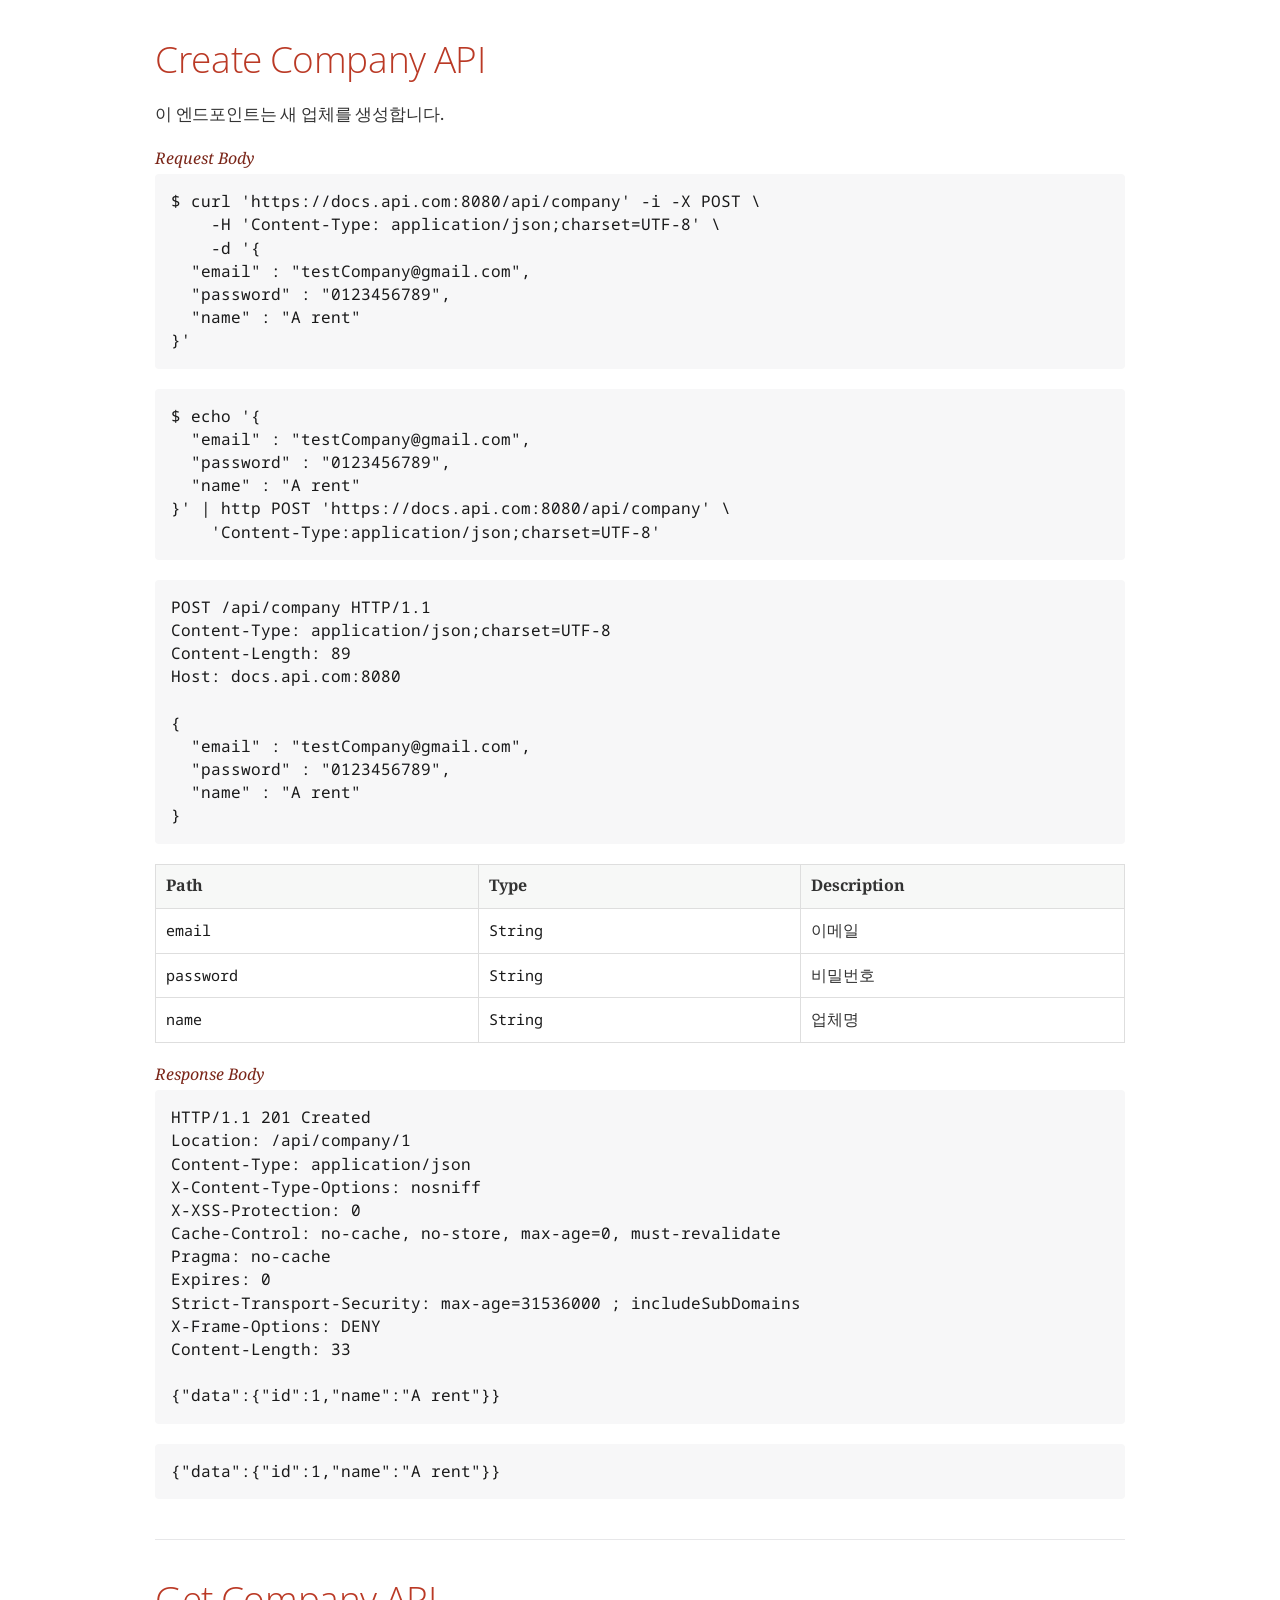
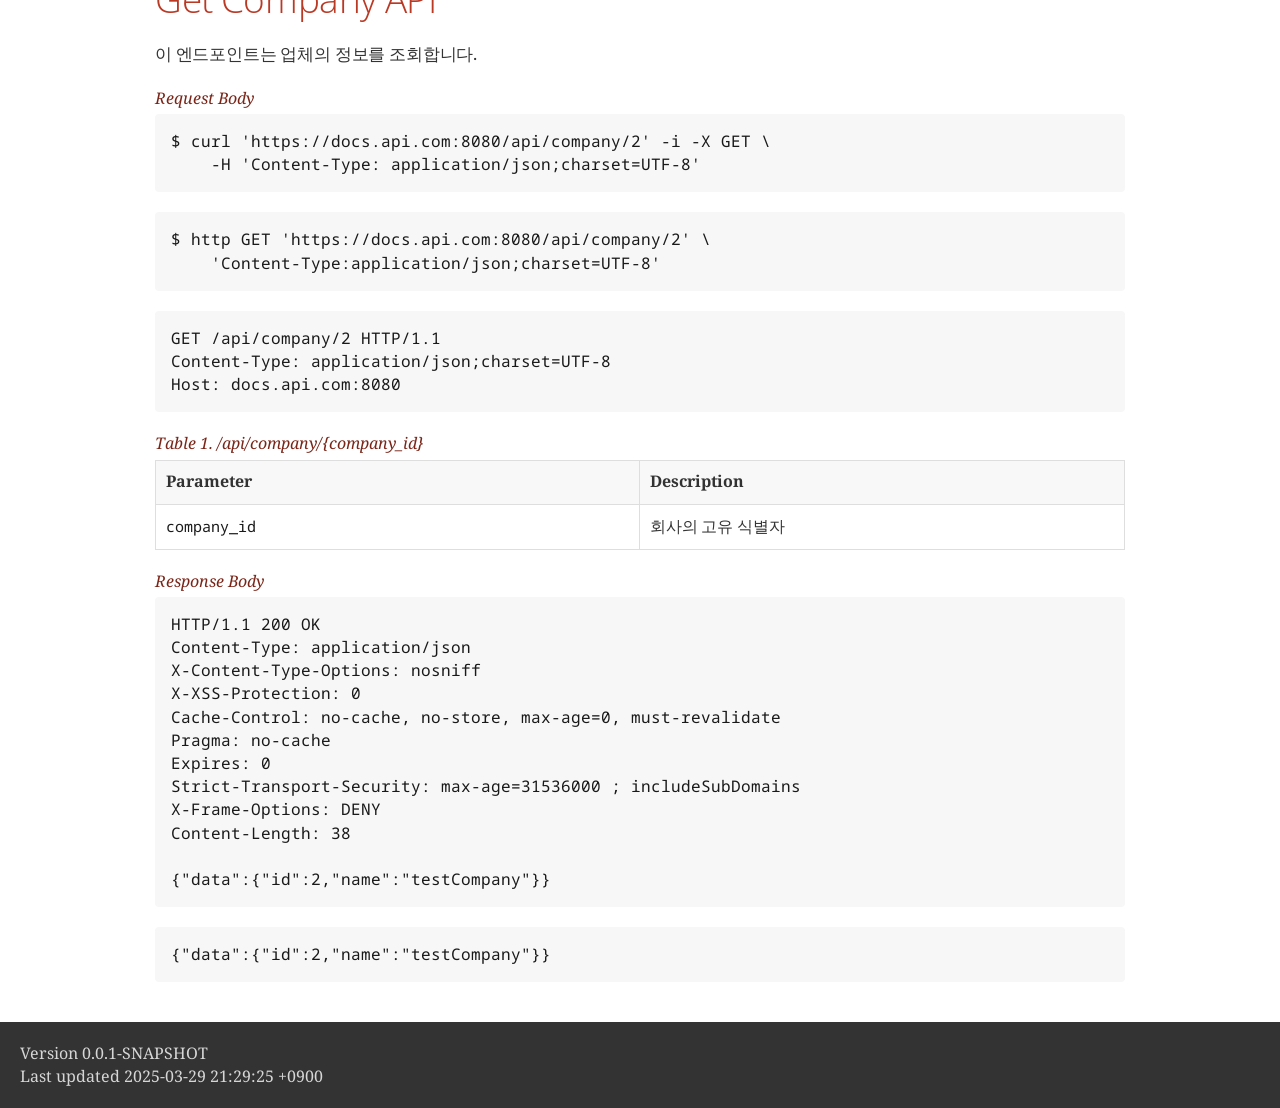
==== charlee-web/src/main/resources/static/index.html @ edcd1fed "test: getCompany() 통합 테스트 추가 -[] getCompany() 의 통합 테스트를 추가하였으며 RestDocs 문서화에 성공했습니다. -[] 조회할 데이터를 저장" ====
<!DOCTYPE html>
<html lang="en">
<head>
<meta charset="UTF-8">
<meta http-equiv="X-UA-Compatible" content="IE=edge">
<meta name="viewport" content="width=device-width, initial-scale=1.0">
<meta name="generator" content="Asciidoctor 2.0.10">
<title>Create Company API</title>
<link rel="stylesheet" href="https://fonts.googleapis.com/css?family=Open+Sans:300,300italic,400,400italic,600,600italic%7CNoto+Serif:400,400italic,700,700italic%7CDroid+Sans+Mono:400,700">
<style>
/* Asciidoctor default stylesheet | MIT License | https://asciidoctor.org */
/* Uncomment @import statement to use as custom stylesheet */
/*@import "https://fonts.googleapis.com/css?family=Open+Sans:300,300italic,400,400italic,600,600italic%7CNoto+Serif:400,400italic,700,700italic%7CDroid+Sans+Mono:400,700";*/
article,aside,details,figcaption,figure,footer,header,hgroup,main,nav,section{display:block}
audio,video{display:inline-block}
audio:not([controls]){display:none;height:0}
html{font-family:sans-serif;-ms-text-size-adjust:100%;-webkit-text-size-adjust:100%}
a{background:none}
a:focus{outline:thin dotted}
a:active,a:hover{outline:0}
h1{font-size:2em;margin:.67em 0}
abbr[title]{border-bottom:1px dotted}
b,strong{font-weight:bold}
dfn{font-style:italic}
hr{-moz-box-sizing:content-box;box-sizing:content-box;height:0}
mark{background:#ff0;color:#000}
code,kbd,pre,samp{font-family:monospace;font-size:1em}
pre{white-space:pre-wrap}
q{quotes:"\201C" "\201D" "\2018" "\2019"}
small{font-size:80%}
sub,sup{font-size:75%;line-height:0;position:relative;vertical-align:baseline}
sup{top:-.5em}
sub{bottom:-.25em}
img{border:0}
svg:not(:root){overflow:hidden}
figure{margin:0}
fieldset{border:1px solid silver;margin:0 2px;padding:.35em .625em .75em}
legend{border:0;padding:0}
button,input,select,textarea{font-family:inherit;font-size:100%;margin:0}
button,input{line-height:normal}
button,select{text-transform:none}
button,html input[type="button"],input[type="reset"],input[type="submit"]{-webkit-appearance:button;cursor:pointer}
button[disabled],html input[disabled]{cursor:default}
input[type="checkbox"],input[type="radio"]{box-sizing:border-box;padding:0}
button::-moz-focus-inner,input::-moz-focus-inner{border:0;padding:0}
textarea{overflow:auto;vertical-align:top}
table{border-collapse:collapse;border-spacing:0}
*,*::before,*::after{-moz-box-sizing:border-box;-webkit-box-sizing:border-box;box-sizing:border-box}
html,body{font-size:100%}
body{background:#fff;color:rgba(0,0,0,.8);padding:0;margin:0;font-family:"Noto Serif","DejaVu Serif",serif;font-weight:400;font-style:normal;line-height:1;position:relative;cursor:auto;tab-size:4;-moz-osx-font-smoothing:grayscale;-webkit-font-smoothing:antialiased}
a:hover{cursor:pointer}
img,object,embed{max-width:100%;height:auto}
object,embed{height:100%}
img{-ms-interpolation-mode:bicubic}
.left{float:left!important}
.right{float:right!important}
.text-left{text-align:left!important}
.text-right{text-align:right!important}
.text-center{text-align:center!important}
.text-justify{text-align:justify!important}
.hide{display:none}
img,object,svg{display:inline-block;vertical-align:middle}
textarea{height:auto;min-height:50px}
select{width:100%}
.center{margin-left:auto;margin-right:auto}
.stretch{width:100%}
.subheader,.admonitionblock td.content>.title,.audioblock>.title,.exampleblock>.title,.imageblock>.title,.listingblock>.title,.literalblock>.title,.stemblock>.title,.openblock>.title,.paragraph>.title,.quoteblock>.title,table.tableblock>.title,.verseblock>.title,.videoblock>.title,.dlist>.title,.olist>.title,.ulist>.title,.qlist>.title,.hdlist>.title{line-height:1.45;color:#7a2518;font-weight:400;margin-top:0;margin-bottom:.25em}
div,dl,dt,dd,ul,ol,li,h1,h2,h3,#toctitle,.sidebarblock>.content>.title,h4,h5,h6,pre,form,p,blockquote,th,td{margin:0;padding:0;direction:ltr}
a{color:#2156a5;text-decoration:underline;line-height:inherit}
a:hover,a:focus{color:#1d4b8f}
a img{border:0}
p{font-family:inherit;font-weight:400;font-size:1em;line-height:1.6;margin-bottom:1.25em;text-rendering:optimizeLegibility}
p aside{font-size:.875em;line-height:1.35;font-style:italic}
h1,h2,h3,#toctitle,.sidebarblock>.content>.title,h4,h5,h6{font-family:"Open Sans","DejaVu Sans",sans-serif;font-weight:300;font-style:normal;color:#ba3925;text-rendering:optimizeLegibility;margin-top:1em;margin-bottom:.5em;line-height:1.0125em}
h1 small,h2 small,h3 small,#toctitle small,.sidebarblock>.content>.title small,h4 small,h5 small,h6 small{font-size:60%;color:#e99b8f;line-height:0}
h1{font-size:2.125em}
h2{font-size:1.6875em}
h3,#toctitle,.sidebarblock>.content>.title{font-size:1.375em}
h4,h5{font-size:1.125em}
h6{font-size:1em}
hr{border:solid #dddddf;border-width:1px 0 0;clear:both;margin:1.25em 0 1.1875em;height:0}
em,i{font-style:italic;line-height:inherit}
strong,b{font-weight:bold;line-height:inherit}
small{font-size:60%;line-height:inherit}
code{font-family:"Droid Sans Mono","DejaVu Sans Mono",monospace;font-weight:400;color:rgba(0,0,0,.9)}
ul,ol,dl{font-size:1em;line-height:1.6;margin-bottom:1.25em;list-style-position:outside;font-family:inherit}
ul,ol{margin-left:1.5em}
ul li ul,ul li ol{margin-left:1.25em;margin-bottom:0;font-size:1em}
ul.square li ul,ul.circle li ul,ul.disc li ul{list-style:inherit}
ul.square{list-style-type:square}
ul.circle{list-style-type:circle}
ul.disc{list-style-type:disc}
ol li ul,ol li ol{margin-left:1.25em;margin-bottom:0}
dl dt{margin-bottom:.3125em;font-weight:bold}
dl dd{margin-bottom:1.25em}
abbr,acronym{text-transform:uppercase;font-size:90%;color:rgba(0,0,0,.8);border-bottom:1px dotted #ddd;cursor:help}
abbr{text-transform:none}
blockquote{margin:0 0 1.25em;padding:.5625em 1.25em 0 1.1875em;border-left:1px solid #ddd}
blockquote cite{display:block;font-size:.9375em;color:rgba(0,0,0,.6)}
blockquote cite::before{content:"\2014 \0020"}
blockquote cite a,blockquote cite a:visited{color:rgba(0,0,0,.6)}
blockquote,blockquote p{line-height:1.6;color:rgba(0,0,0,.85)}
@media screen and (min-width:768px){h1,h2,h3,#toctitle,.sidebarblock>.content>.title,h4,h5,h6{line-height:1.2}
h1{font-size:2.75em}
h2{font-size:2.3125em}
h3,#toctitle,.sidebarblock>.content>.title{font-size:1.6875em}
h4{font-size:1.4375em}}
table{background:#fff;margin-bottom:1.25em;border:solid 1px #dedede}
table thead,table tfoot{background:#f7f8f7}
table thead tr th,table thead tr td,table tfoot tr th,table tfoot tr td{padding:.5em .625em .625em;font-size:inherit;color:rgba(0,0,0,.8);text-align:left}
table tr th,table tr td{padding:.5625em .625em;font-size:inherit;color:rgba(0,0,0,.8)}
table tr.even,table tr.alt{background:#f8f8f7}
table thead tr th,table tfoot tr th,table tbody tr td,table tr td,table tfoot tr td{display:table-cell;line-height:1.6}
h1,h2,h3,#toctitle,.sidebarblock>.content>.title,h4,h5,h6{line-height:1.2;word-spacing:-.05em}
h1 strong,h2 strong,h3 strong,#toctitle strong,.sidebarblock>.content>.title strong,h4 strong,h5 strong,h6 strong{font-weight:400}
.clearfix::before,.clearfix::after,.float-group::before,.float-group::after{content:" ";display:table}
.clearfix::after,.float-group::after{clear:both}
:not(pre):not([class^=L])>code{font-size:.9375em;font-style:normal!important;letter-spacing:0;padding:.1em .5ex;word-spacing:-.15em;background:#f7f7f8;-webkit-border-radius:4px;border-radius:4px;line-height:1.45;text-rendering:optimizeSpeed;word-wrap:break-word}
:not(pre)>code.nobreak{word-wrap:normal}
:not(pre)>code.nowrap{white-space:nowrap}
pre{color:rgba(0,0,0,.9);font-family:"Droid Sans Mono","DejaVu Sans Mono",monospace;line-height:1.45;text-rendering:optimizeSpeed}
pre code,pre pre{color:inherit;font-size:inherit;line-height:inherit}
pre>code{display:block}
pre.nowrap,pre.nowrap pre{white-space:pre;word-wrap:normal}
em em{font-style:normal}
strong strong{font-weight:400}
.keyseq{color:rgba(51,51,51,.8)}
kbd{font-family:"Droid Sans Mono","DejaVu Sans Mono",monospace;display:inline-block;color:rgba(0,0,0,.8);font-size:.65em;line-height:1.45;background:#f7f7f7;border:1px solid #ccc;-webkit-border-radius:3px;border-radius:3px;-webkit-box-shadow:0 1px 0 rgba(0,0,0,.2),0 0 0 .1em white inset;box-shadow:0 1px 0 rgba(0,0,0,.2),0 0 0 .1em #fff inset;margin:0 .15em;padding:.2em .5em;vertical-align:middle;position:relative;top:-.1em;white-space:nowrap}
.keyseq kbd:first-child{margin-left:0}
.keyseq kbd:last-child{margin-right:0}
.menuseq,.menuref{color:#000}
.menuseq b:not(.caret),.menuref{font-weight:inherit}
.menuseq{word-spacing:-.02em}
.menuseq b.caret{font-size:1.25em;line-height:.8}
.menuseq i.caret{font-weight:bold;text-align:center;width:.45em}
b.button::before,b.button::after{position:relative;top:-1px;font-weight:400}
b.button::before{content:"[";padding:0 3px 0 2px}
b.button::after{content:"]";padding:0 2px 0 3px}
p a>code:hover{color:rgba(0,0,0,.9)}
#header,#content,#footnotes,#footer{width:100%;margin-left:auto;margin-right:auto;margin-top:0;margin-bottom:0;max-width:62.5em;*zoom:1;position:relative;padding-left:.9375em;padding-right:.9375em}
#header::before,#header::after,#content::before,#content::after,#footnotes::before,#footnotes::after,#footer::before,#footer::after{content:" ";display:table}
#header::after,#content::after,#footnotes::after,#footer::after{clear:both}
#content{margin-top:1.25em}
#content::before{content:none}
#header>h1:first-child{color:rgba(0,0,0,.85);margin-top:2.25rem;margin-bottom:0}
#header>h1:first-child+#toc{margin-top:8px;border-top:1px solid #dddddf}
#header>h1:only-child,body.toc2 #header>h1:nth-last-child(2){border-bottom:1px solid #dddddf;padding-bottom:8px}
#header .details{border-bottom:1px solid #dddddf;line-height:1.45;padding-top:.25em;padding-bottom:.25em;padding-left:.25em;color:rgba(0,0,0,.6);display:-ms-flexbox;display:-webkit-flex;display:flex;-ms-flex-flow:row wrap;-webkit-flex-flow:row wrap;flex-flow:row wrap}
#header .details span:first-child{margin-left:-.125em}
#header .details span.email a{color:rgba(0,0,0,.85)}
#header .details br{display:none}
#header .details br+span::before{content:"\00a0\2013\00a0"}
#header .details br+span.author::before{content:"\00a0\22c5\00a0";color:rgba(0,0,0,.85)}
#header .details br+span#revremark::before{content:"\00a0|\00a0"}
#header #revnumber{text-transform:capitalize}
#header #revnumber::after{content:"\00a0"}
#content>h1:first-child:not([class]){color:rgba(0,0,0,.85);border-bottom:1px solid #dddddf;padding-bottom:8px;margin-top:0;padding-top:1rem;margin-bottom:1.25rem}
#toc{border-bottom:1px solid #e7e7e9;padding-bottom:.5em}
#toc>ul{margin-left:.125em}
#toc ul.sectlevel0>li>a{font-style:italic}
#toc ul.sectlevel0 ul.sectlevel1{margin:.5em 0}
#toc ul{font-family:"Open Sans","DejaVu Sans",sans-serif;list-style-type:none}
#toc li{line-height:1.3334;margin-top:.3334em}
#toc a{text-decoration:none}
#toc a:active{text-decoration:underline}
#toctitle{color:#7a2518;font-size:1.2em}
@media screen and (min-width:768px){#toctitle{font-size:1.375em}
body.toc2{padding-left:15em;padding-right:0}
#toc.toc2{margin-top:0!important;background:#f8f8f7;position:fixed;width:15em;left:0;top:0;border-right:1px solid #e7e7e9;border-top-width:0!important;border-bottom-width:0!important;z-index:1000;padding:1.25em 1em;height:100%;overflow:auto}
#toc.toc2 #toctitle{margin-top:0;margin-bottom:.8rem;font-size:1.2em}
#toc.toc2>ul{font-size:.9em;margin-bottom:0}
#toc.toc2 ul ul{margin-left:0;padding-left:1em}
#toc.toc2 ul.sectlevel0 ul.sectlevel1{padding-left:0;margin-top:.5em;margin-bottom:.5em}
body.toc2.toc-right{padding-left:0;padding-right:15em}
body.toc2.toc-right #toc.toc2{border-right-width:0;border-left:1px solid #e7e7e9;left:auto;right:0}}
@media screen and (min-width:1280px){body.toc2{padding-left:20em;padding-right:0}
#toc.toc2{width:20em}
#toc.toc2 #toctitle{font-size:1.375em}
#toc.toc2>ul{font-size:.95em}
#toc.toc2 ul ul{padding-left:1.25em}
body.toc2.toc-right{padding-left:0;padding-right:20em}}
#content #toc{border-style:solid;border-width:1px;border-color:#e0e0dc;margin-bottom:1.25em;padding:1.25em;background:#f8f8f7;-webkit-border-radius:4px;border-radius:4px}
#content #toc>:first-child{margin-top:0}
#content #toc>:last-child{margin-bottom:0}
#footer{max-width:100%;background:rgba(0,0,0,.8);padding:1.25em}
#footer-text{color:rgba(255,255,255,.8);line-height:1.44}
#content{margin-bottom:.625em}
.sect1{padding-bottom:.625em}
@media screen and (min-width:768px){#content{margin-bottom:1.25em}
.sect1{padding-bottom:1.25em}}
.sect1:last-child{padding-bottom:0}
.sect1+.sect1{border-top:1px solid #e7e7e9}
#content h1>a.anchor,h2>a.anchor,h3>a.anchor,#toctitle>a.anchor,.sidebarblock>.content>.title>a.anchor,h4>a.anchor,h5>a.anchor,h6>a.anchor{position:absolute;z-index:1001;width:1.5ex;margin-left:-1.5ex;display:block;text-decoration:none!important;visibility:hidden;text-align:center;font-weight:400}
#content h1>a.anchor::before,h2>a.anchor::before,h3>a.anchor::before,#toctitle>a.anchor::before,.sidebarblock>.content>.title>a.anchor::before,h4>a.anchor::before,h5>a.anchor::before,h6>a.anchor::before{content:"\00A7";font-size:.85em;display:block;padding-top:.1em}
#content h1:hover>a.anchor,#content h1>a.anchor:hover,h2:hover>a.anchor,h2>a.anchor:hover,h3:hover>a.anchor,#toctitle:hover>a.anchor,.sidebarblock>.content>.title:hover>a.anchor,h3>a.anchor:hover,#toctitle>a.anchor:hover,.sidebarblock>.content>.title>a.anchor:hover,h4:hover>a.anchor,h4>a.anchor:hover,h5:hover>a.anchor,h5>a.anchor:hover,h6:hover>a.anchor,h6>a.anchor:hover{visibility:visible}
#content h1>a.link,h2>a.link,h3>a.link,#toctitle>a.link,.sidebarblock>.content>.title>a.link,h4>a.link,h5>a.link,h6>a.link{color:#ba3925;text-decoration:none}
#content h1>a.link:hover,h2>a.link:hover,h3>a.link:hover,#toctitle>a.link:hover,.sidebarblock>.content>.title>a.link:hover,h4>a.link:hover,h5>a.link:hover,h6>a.link:hover{color:#a53221}
details,.audioblock,.imageblock,.literalblock,.listingblock,.stemblock,.videoblock{margin-bottom:1.25em}
details>summary:first-of-type{cursor:pointer;display:list-item;outline:none;margin-bottom:.75em}
.admonitionblock td.content>.title,.audioblock>.title,.exampleblock>.title,.imageblock>.title,.listingblock>.title,.literalblock>.title,.stemblock>.title,.openblock>.title,.paragraph>.title,.quoteblock>.title,table.tableblock>.title,.verseblock>.title,.videoblock>.title,.dlist>.title,.olist>.title,.ulist>.title,.qlist>.title,.hdlist>.title{text-rendering:optimizeLegibility;text-align:left;font-family:"Noto Serif","DejaVu Serif",serif;font-size:1rem;font-style:italic}
table.tableblock.fit-content>caption.title{white-space:nowrap;width:0}
.paragraph.lead>p,#preamble>.sectionbody>[class="paragraph"]:first-of-type p{font-size:1.21875em;line-height:1.6;color:rgba(0,0,0,.85)}
table.tableblock #preamble>.sectionbody>[class="paragraph"]:first-of-type p{font-size:inherit}
.admonitionblock>table{border-collapse:separate;border:0;background:none;width:100%}
.admonitionblock>table td.icon{text-align:center;width:80px}
.admonitionblock>table td.icon img{max-width:none}
.admonitionblock>table td.icon .title{font-weight:bold;font-family:"Open Sans","DejaVu Sans",sans-serif;text-transform:uppercase}
.admonitionblock>table td.content{padding-left:1.125em;padding-right:1.25em;border-left:1px solid #dddddf;color:rgba(0,0,0,.6)}
.admonitionblock>table td.content>:last-child>:last-child{margin-bottom:0}
.exampleblock>.content{border-style:solid;border-width:1px;border-color:#e6e6e6;margin-bottom:1.25em;padding:1.25em;background:#fff;-webkit-border-radius:4px;border-radius:4px}
.exampleblock>.content>:first-child{margin-top:0}
.exampleblock>.content>:last-child{margin-bottom:0}
.sidebarblock{border-style:solid;border-width:1px;border-color:#dbdbd6;margin-bottom:1.25em;padding:1.25em;background:#f3f3f2;-webkit-border-radius:4px;border-radius:4px}
.sidebarblock>:first-child{margin-top:0}
.sidebarblock>:last-child{margin-bottom:0}
.sidebarblock>.content>.title{color:#7a2518;margin-top:0;text-align:center}
.exampleblock>.content>:last-child>:last-child,.exampleblock>.content .olist>ol>li:last-child>:last-child,.exampleblock>.content .ulist>ul>li:last-child>:last-child,.exampleblock>.content .qlist>ol>li:last-child>:last-child,.sidebarblock>.content>:last-child>:last-child,.sidebarblock>.content .olist>ol>li:last-child>:last-child,.sidebarblock>.content .ulist>ul>li:last-child>:last-child,.sidebarblock>.content .qlist>ol>li:last-child>:last-child{margin-bottom:0}
.literalblock pre,.listingblock>.content>pre{-webkit-border-radius:4px;border-radius:4px;word-wrap:break-word;overflow-x:auto;padding:1em;font-size:.8125em}
@media screen and (min-width:768px){.literalblock pre,.listingblock>.content>pre{font-size:.90625em}}
@media screen and (min-width:1280px){.literalblock pre,.listingblock>.content>pre{font-size:1em}}
.literalblock pre,.listingblock>.content>pre:not(.highlight),.listingblock>.content>pre[class="highlight"],.listingblock>.content>pre[class^="highlight "]{background:#f7f7f8}
.literalblock.output pre{color:#f7f7f8;background:rgba(0,0,0,.9)}
.listingblock>.content{position:relative}
.listingblock code[data-lang]::before{display:none;content:attr(data-lang);position:absolute;font-size:.75em;top:.425rem;right:.5rem;line-height:1;text-transform:uppercase;color:inherit;opacity:.5}
.listingblock:hover code[data-lang]::before{display:block}
.listingblock.terminal pre .command::before{content:attr(data-prompt);padding-right:.5em;color:inherit;opacity:.5}
.listingblock.terminal pre .command:not([data-prompt])::before{content:"$"}
.listingblock pre.highlightjs{padding:0}
.listingblock pre.highlightjs>code{padding:1em;-webkit-border-radius:4px;border-radius:4px}
.listingblock pre.prettyprint{border-width:0}
.prettyprint{background:#f7f7f8}
pre.prettyprint .linenums{line-height:1.45;margin-left:2em}
pre.prettyprint li{background:none;list-style-type:inherit;padding-left:0}
pre.prettyprint li code[data-lang]::before{opacity:1}
pre.prettyprint li:not(:first-child) code[data-lang]::before{display:none}
table.linenotable{border-collapse:separate;border:0;margin-bottom:0;background:none}
table.linenotable td[class]{color:inherit;vertical-align:top;padding:0;line-height:inherit;white-space:normal}
table.linenotable td.code{padding-left:.75em}
table.linenotable td.linenos{border-right:1px solid currentColor;opacity:.35;padding-right:.5em}
pre.pygments .lineno{border-right:1px solid currentColor;opacity:.35;display:inline-block;margin-right:.75em}
pre.pygments .lineno::before{content:"";margin-right:-.125em}
.quoteblock{margin:0 1em 1.25em 1.5em;display:table}
.quoteblock:not(.excerpt)>.title{margin-left:-1.5em;margin-bottom:.75em}
.quoteblock blockquote,.quoteblock p{color:rgba(0,0,0,.85);font-size:1.15rem;line-height:1.75;word-spacing:.1em;letter-spacing:0;font-style:italic;text-align:justify}
.quoteblock blockquote{margin:0;padding:0;border:0}
.quoteblock blockquote::before{content:"\201c";float:left;font-size:2.75em;font-weight:bold;line-height:.6em;margin-left:-.6em;color:#7a2518;text-shadow:0 1px 2px rgba(0,0,0,.1)}
.quoteblock blockquote>.paragraph:last-child p{margin-bottom:0}
.quoteblock .attribution{margin-top:.75em;margin-right:.5ex;text-align:right}
.verseblock{margin:0 1em 1.25em}
.verseblock pre{font-family:"Open Sans","DejaVu Sans",sans;font-size:1.15rem;color:rgba(0,0,0,.85);font-weight:300;text-rendering:optimizeLegibility}
.verseblock pre strong{font-weight:400}
.verseblock .attribution{margin-top:1.25rem;margin-left:.5ex}
.quoteblock .attribution,.verseblock .attribution{font-size:.9375em;line-height:1.45;font-style:italic}
.quoteblock .attribution br,.verseblock .attribution br{display:none}
.quoteblock .attribution cite,.verseblock .attribution cite{display:block;letter-spacing:-.025em;color:rgba(0,0,0,.6)}
.quoteblock.abstract blockquote::before,.quoteblock.excerpt blockquote::before,.quoteblock .quoteblock blockquote::before{display:none}
.quoteblock.abstract blockquote,.quoteblock.abstract p,.quoteblock.excerpt blockquote,.quoteblock.excerpt p,.quoteblock .quoteblock blockquote,.quoteblock .quoteblock p{line-height:1.6;word-spacing:0}
.quoteblock.abstract{margin:0 1em 1.25em;display:block}
.quoteblock.abstract>.title{margin:0 0 .375em;font-size:1.15em;text-align:center}
.quoteblock.excerpt>blockquote,.quoteblock .quoteblock{padding:0 0 .25em 1em;border-left:.25em solid #dddddf}
.quoteblock.excerpt,.quoteblock .quoteblock{margin-left:0}
.quoteblock.excerpt blockquote,.quoteblock.excerpt p,.quoteblock .quoteblock blockquote,.quoteblock .quoteblock p{color:inherit;font-size:1.0625rem}
.quoteblock.excerpt .attribution,.quoteblock .quoteblock .attribution{color:inherit;text-align:left;margin-right:0}
table.tableblock{max-width:100%;border-collapse:separate}
p.tableblock:last-child{margin-bottom:0}
td.tableblock>.content>:last-child{margin-bottom:-1.25em}
td.tableblock>.content>:last-child.sidebarblock{margin-bottom:0}
table.tableblock,th.tableblock,td.tableblock{border:0 solid #dedede}
table.grid-all>thead>tr>.tableblock,table.grid-all>tbody>tr>.tableblock{border-width:0 1px 1px 0}
table.grid-all>tfoot>tr>.tableblock{border-width:1px 1px 0 0}
table.grid-cols>*>tr>.tableblock{border-width:0 1px 0 0}
table.grid-rows>thead>tr>.tableblock,table.grid-rows>tbody>tr>.tableblock{border-width:0 0 1px}
table.grid-rows>tfoot>tr>.tableblock{border-width:1px 0 0}
table.grid-all>*>tr>.tableblock:last-child,table.grid-cols>*>tr>.tableblock:last-child{border-right-width:0}
table.grid-all>tbody>tr:last-child>.tableblock,table.grid-all>thead:last-child>tr>.tableblock,table.grid-rows>tbody>tr:last-child>.tableblock,table.grid-rows>thead:last-child>tr>.tableblock{border-bottom-width:0}
table.frame-all{border-width:1px}
table.frame-sides{border-width:0 1px}
table.frame-topbot,table.frame-ends{border-width:1px 0}
table.stripes-all tr,table.stripes-odd tr:nth-of-type(odd),table.stripes-even tr:nth-of-type(even),table.stripes-hover tr:hover{background:#f8f8f7}
th.halign-left,td.halign-left{text-align:left}
th.halign-right,td.halign-right{text-align:right}
th.halign-center,td.halign-center{text-align:center}
th.valign-top,td.valign-top{vertical-align:top}
th.valign-bottom,td.valign-bottom{vertical-align:bottom}
th.valign-middle,td.valign-middle{vertical-align:middle}
table thead th,table tfoot th{font-weight:bold}
tbody tr th{display:table-cell;line-height:1.6;background:#f7f8f7}
tbody tr th,tbody tr th p,tfoot tr th,tfoot tr th p{color:rgba(0,0,0,.8);font-weight:bold}
p.tableblock>code:only-child{background:none;padding:0}
p.tableblock{font-size:1em}
ol{margin-left:1.75em}
ul li ol{margin-left:1.5em}
dl dd{margin-left:1.125em}
dl dd:last-child,dl dd:last-child>:last-child{margin-bottom:0}
ol>li p,ul>li p,ul dd,ol dd,.olist .olist,.ulist .ulist,.ulist .olist,.olist .ulist{margin-bottom:.625em}
ul.checklist,ul.none,ol.none,ul.no-bullet,ol.no-bullet,ol.unnumbered,ul.unstyled,ol.unstyled{list-style-type:none}
ul.no-bullet,ol.no-bullet,ol.unnumbered{margin-left:.625em}
ul.unstyled,ol.unstyled{margin-left:0}
ul.checklist{margin-left:.625em}
ul.checklist li>p:first-child>.fa-square-o:first-child,ul.checklist li>p:first-child>.fa-check-square-o:first-child{width:1.25em;font-size:.8em;position:relative;bottom:.125em}
ul.checklist li>p:first-child>input[type="checkbox"]:first-child{margin-right:.25em}
ul.inline{display:-ms-flexbox;display:-webkit-box;display:flex;-ms-flex-flow:row wrap;-webkit-flex-flow:row wrap;flex-flow:row wrap;list-style:none;margin:0 0 .625em -1.25em}
ul.inline>li{margin-left:1.25em}
.unstyled dl dt{font-weight:400;font-style:normal}
ol.arabic{list-style-type:decimal}
ol.decimal{list-style-type:decimal-leading-zero}
ol.loweralpha{list-style-type:lower-alpha}
ol.upperalpha{list-style-type:upper-alpha}
ol.lowerroman{list-style-type:lower-roman}
ol.upperroman{list-style-type:upper-roman}
ol.lowergreek{list-style-type:lower-greek}
.hdlist>table,.colist>table{border:0;background:none}
.hdlist>table>tbody>tr,.colist>table>tbody>tr{background:none}
td.hdlist1,td.hdlist2{vertical-align:top;padding:0 .625em}
td.hdlist1{font-weight:bold;padding-bottom:1.25em}
.literalblock+.colist,.listingblock+.colist{margin-top:-.5em}
.colist td:not([class]):first-child{padding:.4em .75em 0;line-height:1;vertical-align:top}
.colist td:not([class]):first-child img{max-width:none}
.colist td:not([class]):last-child{padding:.25em 0}
.thumb,.th{line-height:0;display:inline-block;border:solid 4px #fff;-webkit-box-shadow:0 0 0 1px #ddd;box-shadow:0 0 0 1px #ddd}
.imageblock.left{margin:.25em .625em 1.25em 0}
.imageblock.right{margin:.25em 0 1.25em .625em}
.imageblock>.title{margin-bottom:0}
.imageblock.thumb,.imageblock.th{border-width:6px}
.imageblock.thumb>.title,.imageblock.th>.title{padding:0 .125em}
.image.left,.image.right{margin-top:.25em;margin-bottom:.25em;display:inline-block;line-height:0}
.image.left{margin-right:.625em}
.image.right{margin-left:.625em}
a.image{text-decoration:none;display:inline-block}
a.image object{pointer-events:none}
sup.footnote,sup.footnoteref{font-size:.875em;position:static;vertical-align:super}
sup.footnote a,sup.footnoteref a{text-decoration:none}
sup.footnote a:active,sup.footnoteref a:active{text-decoration:underline}
#footnotes{padding-top:.75em;padding-bottom:.75em;margin-bottom:.625em}
#footnotes hr{width:20%;min-width:6.25em;margin:-.25em 0 .75em;border-width:1px 0 0}
#footnotes .footnote{padding:0 .375em 0 .225em;line-height:1.3334;font-size:.875em;margin-left:1.2em;margin-bottom:.2em}
#footnotes .footnote a:first-of-type{font-weight:bold;text-decoration:none;margin-left:-1.05em}
#footnotes .footnote:last-of-type{margin-bottom:0}
#content #footnotes{margin-top:-.625em;margin-bottom:0;padding:.75em 0}
.gist .file-data>table{border:0;background:#fff;width:100%;margin-bottom:0}
.gist .file-data>table td.line-data{width:99%}
div.unbreakable{page-break-inside:avoid}
.big{font-size:larger}
.small{font-size:smaller}
.underline{text-decoration:underline}
.overline{text-decoration:overline}
.line-through{text-decoration:line-through}
.aqua{color:#00bfbf}
.aqua-background{background:#00fafa}
.black{color:#000}
.black-background{background:#000}
.blue{color:#0000bf}
.blue-background{background:#0000fa}
.fuchsia{color:#bf00bf}
.fuchsia-background{background:#fa00fa}
.gray{color:#606060}
.gray-background{background:#7d7d7d}
.green{color:#006000}
.green-background{background:#007d00}
.lime{color:#00bf00}
.lime-background{background:#00fa00}
.maroon{color:#600000}
.maroon-background{background:#7d0000}
.navy{color:#000060}
.navy-background{background:#00007d}
.olive{color:#606000}
.olive-background{background:#7d7d00}
.purple{color:#600060}
.purple-background{background:#7d007d}
.red{color:#bf0000}
.red-background{background:#fa0000}
.silver{color:#909090}
.silver-background{background:#bcbcbc}
.teal{color:#006060}
.teal-background{background:#007d7d}
.white{color:#bfbfbf}
.white-background{background:#fafafa}
.yellow{color:#bfbf00}
.yellow-background{background:#fafa00}
span.icon>.fa{cursor:default}
a span.icon>.fa{cursor:inherit}
.admonitionblock td.icon [class^="fa icon-"]{font-size:2.5em;text-shadow:1px 1px 2px rgba(0,0,0,.5);cursor:default}
.admonitionblock td.icon .icon-note::before{content:"\f05a";color:#19407c}
.admonitionblock td.icon .icon-tip::before{content:"\f0eb";text-shadow:1px 1px 2px rgba(155,155,0,.8);color:#111}
.admonitionblock td.icon .icon-warning::before{content:"\f071";color:#bf6900}
.admonitionblock td.icon .icon-caution::before{content:"\f06d";color:#bf3400}
.admonitionblock td.icon .icon-important::before{content:"\f06a";color:#bf0000}
.conum[data-value]{display:inline-block;color:#fff!important;background:rgba(0,0,0,.8);-webkit-border-radius:100px;border-radius:100px;text-align:center;font-size:.75em;width:1.67em;height:1.67em;line-height:1.67em;font-family:"Open Sans","DejaVu Sans",sans-serif;font-style:normal;font-weight:bold}
.conum[data-value] *{color:#fff!important}
.conum[data-value]+b{display:none}
.conum[data-value]::after{content:attr(data-value)}
pre .conum[data-value]{position:relative;top:-.125em}
b.conum *{color:inherit!important}
.conum:not([data-value]):empty{display:none}
dt,th.tableblock,td.content,div.footnote{text-rendering:optimizeLegibility}
h1,h2,p,td.content,span.alt{letter-spacing:-.01em}
p strong,td.content strong,div.footnote strong{letter-spacing:-.005em}
p,blockquote,dt,td.content,span.alt{font-size:1.0625rem}
p{margin-bottom:1.25rem}
.sidebarblock p,.sidebarblock dt,.sidebarblock td.content,p.tableblock{font-size:1em}
.exampleblock>.content{background:#fffef7;border-color:#e0e0dc;-webkit-box-shadow:0 1px 4px #e0e0dc;box-shadow:0 1px 4px #e0e0dc}
.print-only{display:none!important}
@page{margin:1.25cm .75cm}
@media print{*{-webkit-box-shadow:none!important;box-shadow:none!important;text-shadow:none!important}
html{font-size:80%}
a{color:inherit!important;text-decoration:underline!important}
a.bare,a[href^="#"],a[href^="mailto:"]{text-decoration:none!important}
a[href^="http:"]:not(.bare)::after,a[href^="https:"]:not(.bare)::after{content:"(" attr(href) ")";display:inline-block;font-size:.875em;padding-left:.25em}
abbr[title]::after{content:" (" attr(title) ")"}
pre,blockquote,tr,img,object,svg{page-break-inside:avoid}
thead{display:table-header-group}
svg{max-width:100%}
p,blockquote,dt,td.content{font-size:1em;orphans:3;widows:3}
h2,h3,#toctitle,.sidebarblock>.content>.title{page-break-after:avoid}
#toc,.sidebarblock,.exampleblock>.content{background:none!important}
#toc{border-bottom:1px solid #dddddf!important;padding-bottom:0!important}
body.book #header{text-align:center}
body.book #header>h1:first-child{border:0!important;margin:2.5em 0 1em}
body.book #header .details{border:0!important;display:block;padding:0!important}
body.book #header .details span:first-child{margin-left:0!important}
body.book #header .details br{display:block}
body.book #header .details br+span::before{content:none!important}
body.book #toc{border:0!important;text-align:left!important;padding:0!important;margin:0!important}
body.book #toc,body.book #preamble,body.book h1.sect0,body.book .sect1>h2{page-break-before:always}
.listingblock code[data-lang]::before{display:block}
#footer{padding:0 .9375em}
.hide-on-print{display:none!important}
.print-only{display:block!important}
.hide-for-print{display:none!important}
.show-for-print{display:inherit!important}}
@media print,amzn-kf8{#header>h1:first-child{margin-top:1.25rem}
.sect1{padding:0!important}
.sect1+.sect1{border:0}
#footer{background:none}
#footer-text{color:rgba(0,0,0,.6);font-size:.9em}}
@media amzn-kf8{#header,#content,#footnotes,#footer{padding:0}}
</style>
</head>
<body class="article">
<div id="header">
</div>
<div id="content">
<div class="sect1">
<h2 id="_create_company_api">Create Company API</h2>
<div class="sectionbody">
<div class="paragraph">
<p>이 엔드포인트는 새 업체를 생성합니다.</p>
</div>
<div class="listingblock">
<div class="title">Request Body</div>
<div class="content">
<pre class="highlight"><code class="language-bash" data-lang="bash">$ curl 'https://docs.api.com:8080/api/company' -i -X POST \
    -H 'Content-Type: application/json;charset=UTF-8' \
    -d '{
  "email" : "testCompany@gmail.com",
  "password" : "0123456789",
  "name" : "A rent"
}'</code></pre>
</div>
</div>
<div class="listingblock">
<div class="content">
<pre class="highlight"><code class="language-bash" data-lang="bash">$ echo '{
  "email" : "testCompany@gmail.com",
  "password" : "0123456789",
  "name" : "A rent"
}' | http POST 'https://docs.api.com:8080/api/company' \
    'Content-Type:application/json;charset=UTF-8'</code></pre>
</div>
</div>
<div class="listingblock">
<div class="content">
<pre class="highlight nowrap"><code class="language-http" data-lang="http">POST /api/company HTTP/1.1
Content-Type: application/json;charset=UTF-8
Content-Length: 89
Host: docs.api.com:8080

{
  "email" : "testCompany@gmail.com",
  "password" : "0123456789",
  "name" : "A rent"
}</code></pre>
</div>
</div>
<table class="tableblock frame-all grid-all stretch">
<colgroup>
<col style="width: 33.3333%;">
<col style="width: 33.3333%;">
<col style="width: 33.3334%;">
</colgroup>
<thead>
<tr>
<th class="tableblock halign-left valign-top">Path</th>
<th class="tableblock halign-left valign-top">Type</th>
<th class="tableblock halign-left valign-top">Description</th>
</tr>
</thead>
<tbody>
<tr>
<td class="tableblock halign-left valign-top"><p class="tableblock"><code>email</code></p></td>
<td class="tableblock halign-left valign-top"><p class="tableblock"><code>String</code></p></td>
<td class="tableblock halign-left valign-top"><p class="tableblock">이메일</p></td>
</tr>
<tr>
<td class="tableblock halign-left valign-top"><p class="tableblock"><code>password</code></p></td>
<td class="tableblock halign-left valign-top"><p class="tableblock"><code>String</code></p></td>
<td class="tableblock halign-left valign-top"><p class="tableblock">비밀번호</p></td>
</tr>
<tr>
<td class="tableblock halign-left valign-top"><p class="tableblock"><code>name</code></p></td>
<td class="tableblock halign-left valign-top"><p class="tableblock"><code>String</code></p></td>
<td class="tableblock halign-left valign-top"><p class="tableblock">업체명</p></td>
</tr>
</tbody>
</table>
<div class="listingblock">
<div class="title">Response Body</div>
<div class="content">
<pre class="highlight nowrap"><code class="language-http" data-lang="http">HTTP/1.1 201 Created
Location: /api/company/1
Content-Type: application/json
X-Content-Type-Options: nosniff
X-XSS-Protection: 0
Cache-Control: no-cache, no-store, max-age=0, must-revalidate
Pragma: no-cache
Expires: 0
Strict-Transport-Security: max-age=31536000 ; includeSubDomains
X-Frame-Options: DENY
Content-Length: 33

{"data":{"id":1,"name":"A rent"}}</code></pre>
</div>
</div>
<div class="listingblock">
<div class="content">
<pre class="highlight nowrap"><code class="language-json" data-lang="json">{"data":{"id":1,"name":"A rent"}}</code></pre>
</div>
</div>
</div>
</div>
<div class="sect1">
<h2 id="_get_company_api">Get Company API</h2>
<div class="sectionbody">
<div class="paragraph">
<p>이 엔드포인트는 업체의 정보를 조회합니다.</p>
</div>
<div class="listingblock">
<div class="title">Request Body</div>
<div class="content">
<pre class="highlight"><code class="language-bash" data-lang="bash">$ curl 'https://docs.api.com:8080/api/company/2' -i -X GET \
    -H 'Content-Type: application/json;charset=UTF-8'</code></pre>
</div>
</div>
<div class="listingblock">
<div class="content">
<pre class="highlight"><code class="language-bash" data-lang="bash">$ http GET 'https://docs.api.com:8080/api/company/2' \
    'Content-Type:application/json;charset=UTF-8'</code></pre>
</div>
</div>
<div class="listingblock">
<div class="content">
<pre class="highlight nowrap"><code class="language-http" data-lang="http">GET /api/company/2 HTTP/1.1
Content-Type: application/json;charset=UTF-8
Host: docs.api.com:8080</code></pre>
</div>
</div>
<table class="tableblock frame-all grid-all stretch">
<caption class="title">Table 1. /api/company/{company_id}</caption>
<colgroup>
<col style="width: 50%;">
<col style="width: 50%;">
</colgroup>
<thead>
<tr>
<th class="tableblock halign-left valign-top">Parameter</th>
<th class="tableblock halign-left valign-top">Description</th>
</tr>
</thead>
<tbody>
<tr>
<td class="tableblock halign-left valign-top"><p class="tableblock"><code>company_id</code></p></td>
<td class="tableblock halign-left valign-top"><p class="tableblock">회사의 고유 식별자</p></td>
</tr>
</tbody>
</table>
<div class="listingblock">
<div class="title">Response Body</div>
<div class="content">
<pre class="highlight nowrap"><code class="language-http" data-lang="http">HTTP/1.1 200 OK
Content-Type: application/json
X-Content-Type-Options: nosniff
X-XSS-Protection: 0
Cache-Control: no-cache, no-store, max-age=0, must-revalidate
Pragma: no-cache
Expires: 0
Strict-Transport-Security: max-age=31536000 ; includeSubDomains
X-Frame-Options: DENY
Content-Length: 38

{"data":{"id":2,"name":"testCompany"}}</code></pre>
</div>
</div>
<div class="listingblock">
<div class="content">
<pre class="highlight nowrap"><code class="language-json" data-lang="json">{"data":{"id":2,"name":"testCompany"}}</code></pre>
</div>
</div>
</div>
</div>
</div>
<div id="footer">
<div id="footer-text">
Version 0.0.1-SNAPSHOT<br>
Last updated 2025-03-29 21:29:25 +0900
</div>
</div>
</body>
</html>
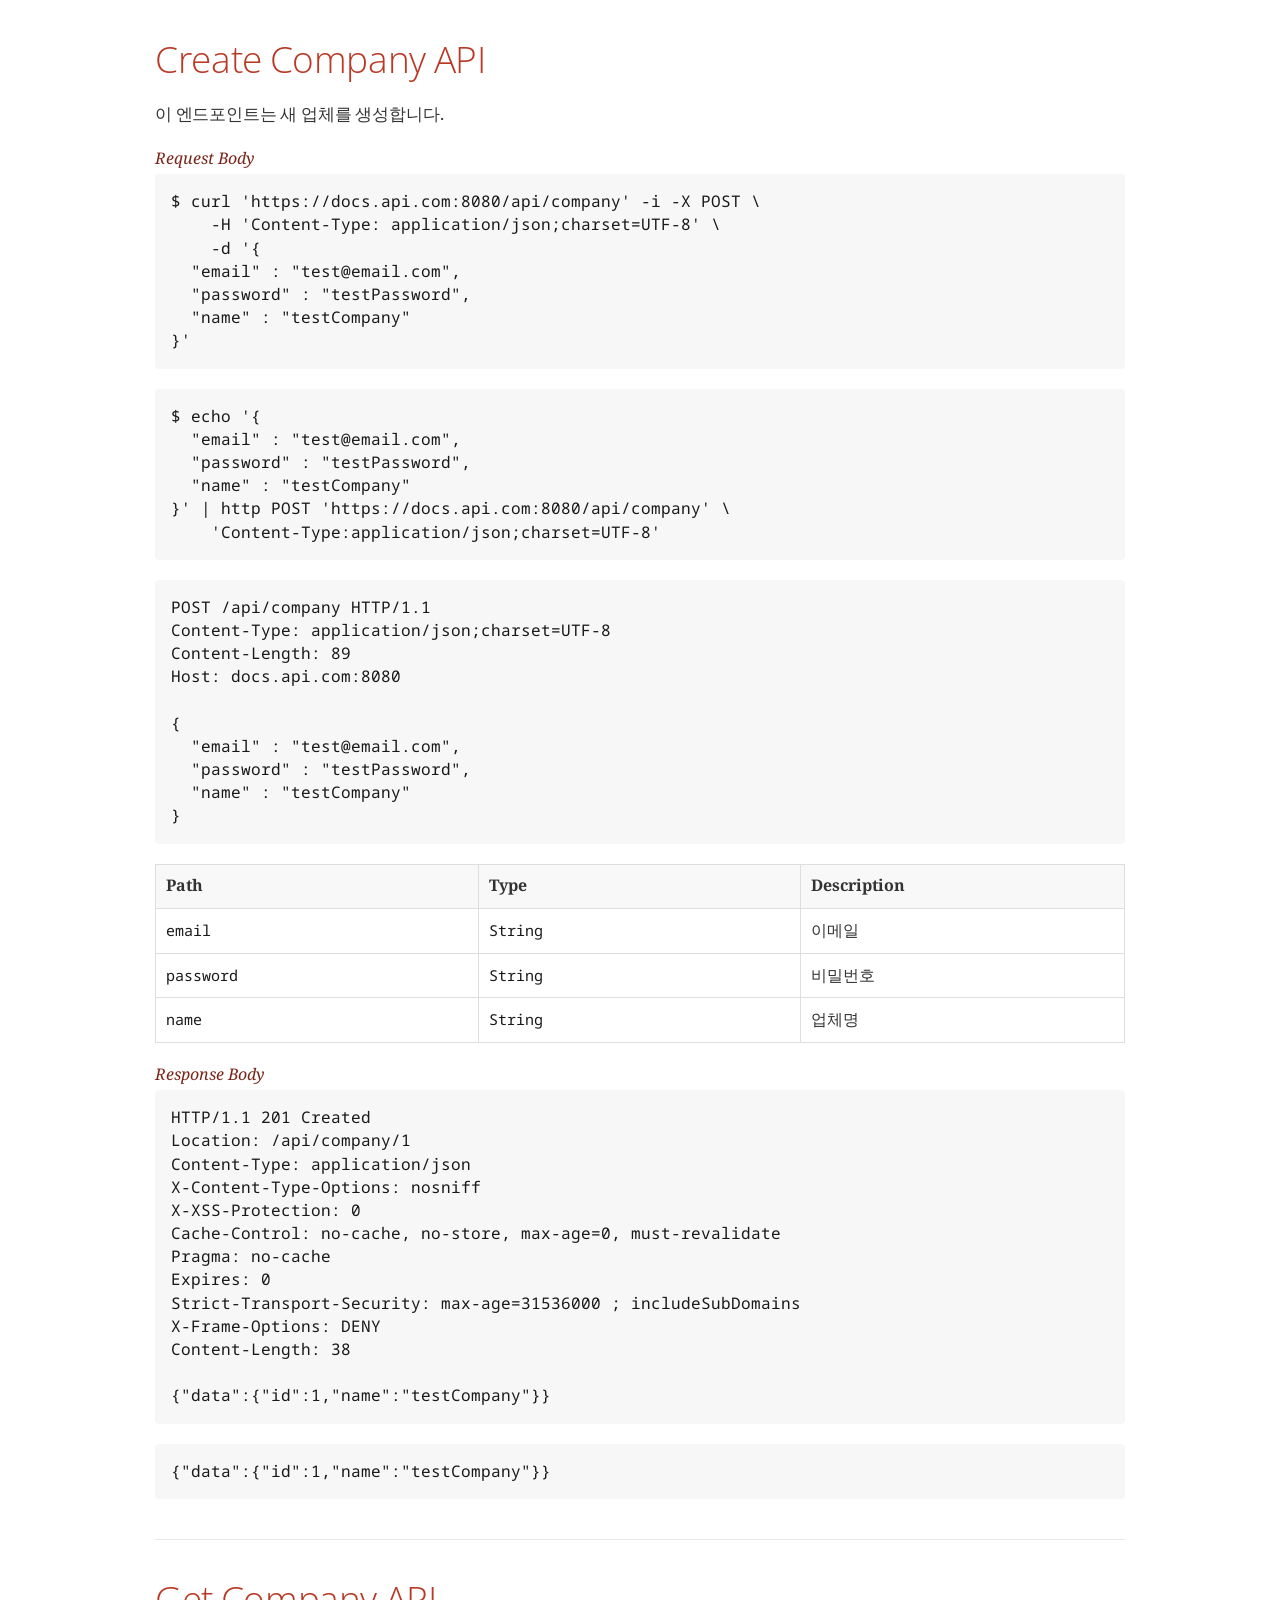
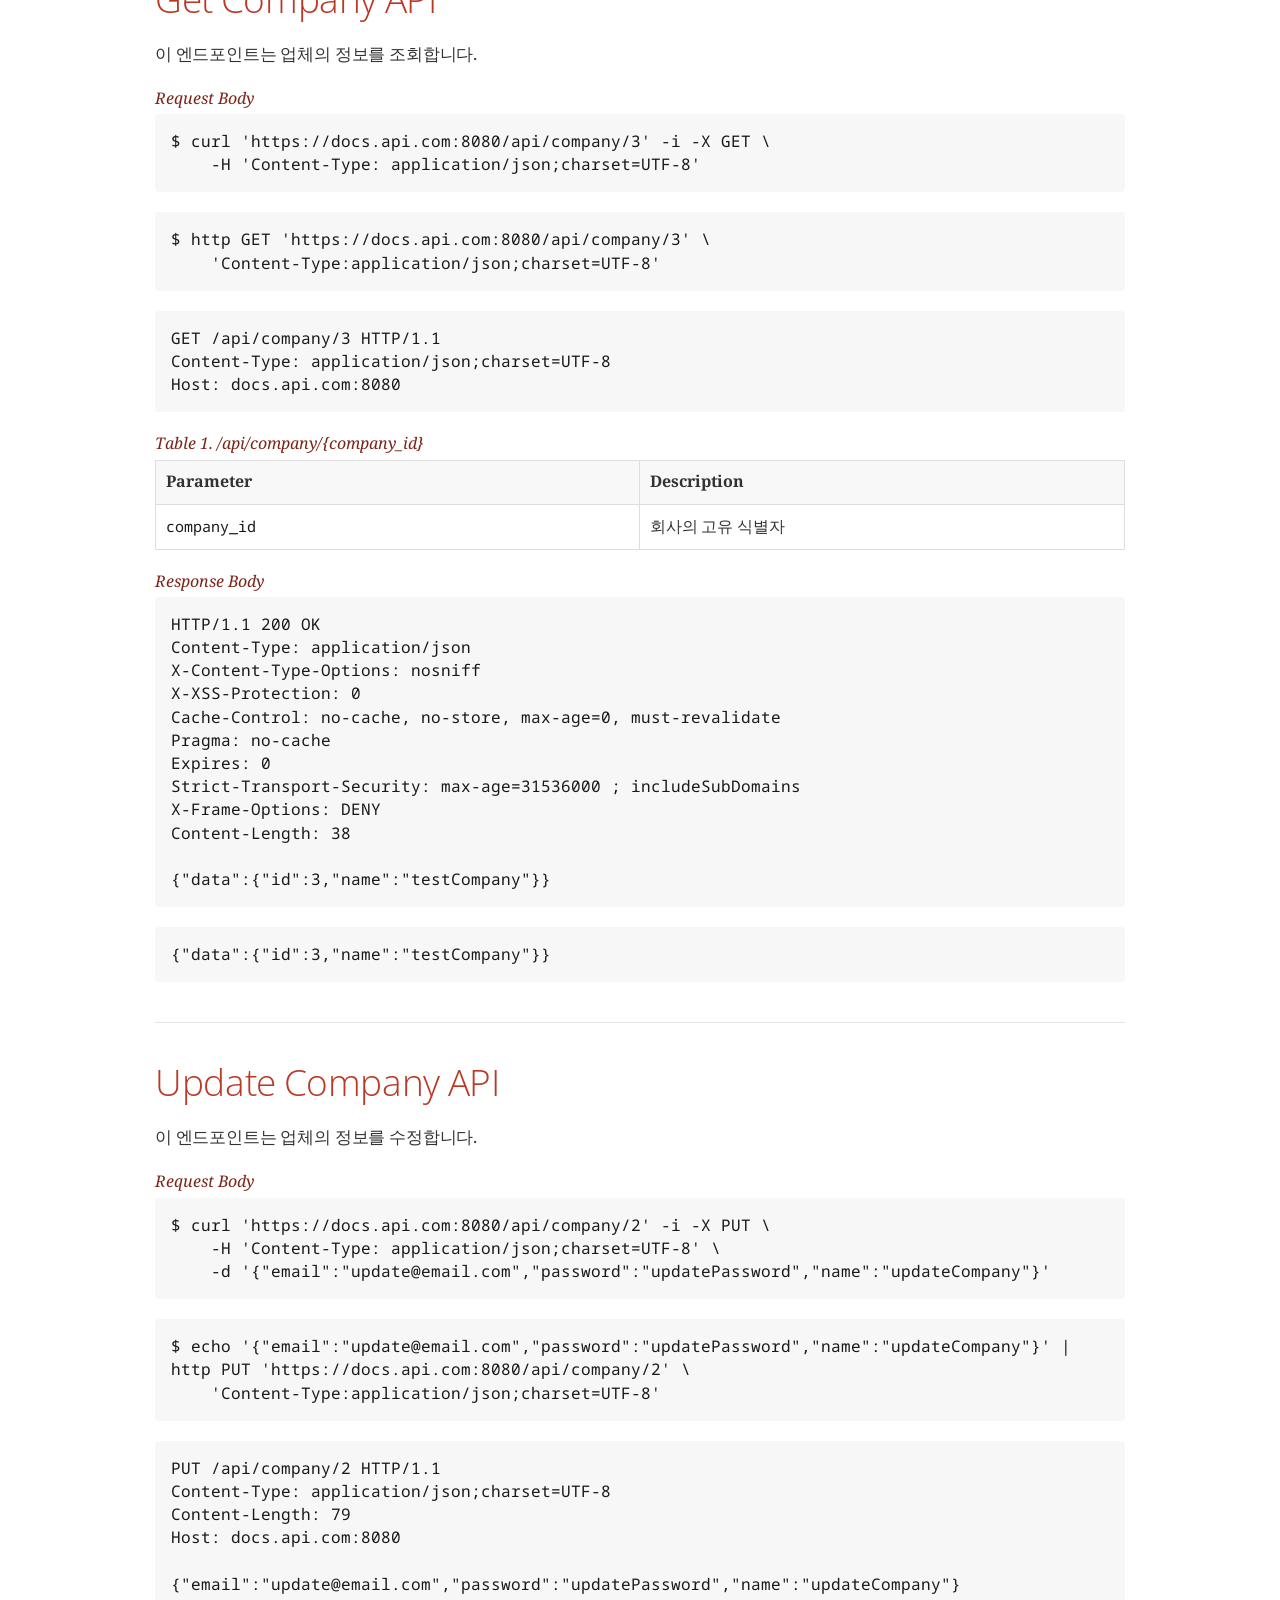
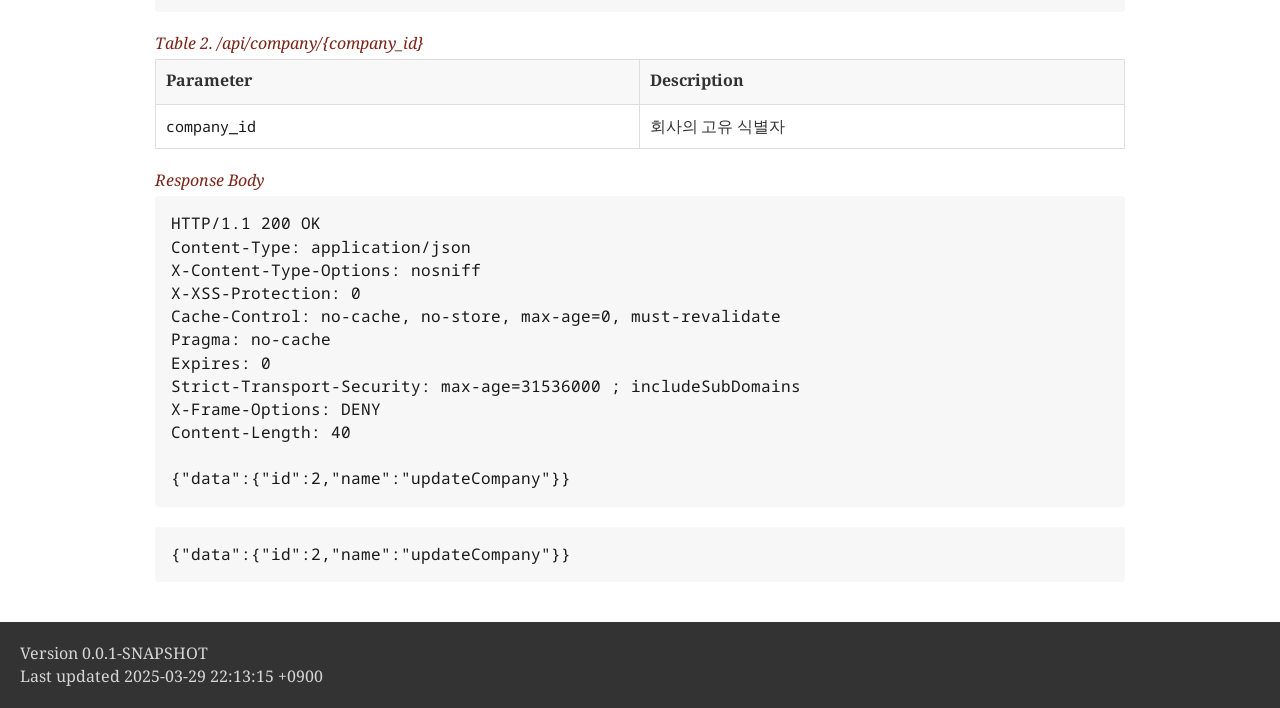
==== commit f069d66c: "test: updateCompany() 통합 테스트 추가 -[] updateCompany() 통합 테스트 과정을 추가하고 RestDocs 문서화에 추가하였습니다." ====
--- a/charlee-web/src/main/resources/static/index.html
+++ b/charlee-web/src/main/resources/static/index.html
@@ -452,18 +452,18 @@
 <pre class="highlight"><code class="language-bash" data-lang="bash">$ curl 'https://docs.api.com:8080/api/company' -i -X POST \
     -H 'Content-Type: application/json;charset=UTF-8' \
     -d '{
-  "email" : "testCompany@gmail.com",
-  "password" : "0123456789",
-  "name" : "A rent"
+  "email" : "test@email.com",
+  "password" : "testPassword",
+  "name" : "testCompany"
 }'</code></pre>
 </div>
 </div>
 <div class="listingblock">
 <div class="content">
 <pre class="highlight"><code class="language-bash" data-lang="bash">$ echo '{
-  "email" : "testCompany@gmail.com",
-  "password" : "0123456789",
-  "name" : "A rent"
+  "email" : "test@email.com",
+  "password" : "testPassword",
+  "name" : "testCompany"
 }' | http POST 'https://docs.api.com:8080/api/company' \
     'Content-Type:application/json;charset=UTF-8'</code></pre>
 </div>
@@ -476,9 +476,9 @@
 Host: docs.api.com:8080
 
 {
-  "email" : "testCompany@gmail.com",
-  "password" : "0123456789",
-  "name" : "A rent"
+  "email" : "test@email.com",
+  "password" : "testPassword",
+  "name" : "testCompany"
 }</code></pre>
 </div>
 </div>
@@ -526,14 +526,14 @@
 Expires: 0
 Strict-Transport-Security: max-age=31536000 ; includeSubDomains
 X-Frame-Options: DENY
-Content-Length: 33
+Content-Length: 38
 
-{"data":{"id":1,"name":"A rent"}}</code></pre>
-</div>
-</div>
-<div class="listingblock">
-<div class="content">
-<pre class="highlight nowrap"><code class="language-json" data-lang="json">{"data":{"id":1,"name":"A rent"}}</code></pre>
+{"data":{"id":1,"name":"testCompany"}}</code></pre>
+</div>
+</div>
+<div class="listingblock">
+<div class="content">
+<pre class="highlight nowrap"><code class="language-json" data-lang="json">{"data":{"id":1,"name":"testCompany"}}</code></pre>
 </div>
 </div>
 </div>
@@ -547,19 +547,19 @@
 <div class="listingblock">
 <div class="title">Request Body</div>
 <div class="content">
-<pre class="highlight"><code class="language-bash" data-lang="bash">$ curl 'https://docs.api.com:8080/api/company/2' -i -X GET \
+<pre class="highlight"><code class="language-bash" data-lang="bash">$ curl 'https://docs.api.com:8080/api/company/3' -i -X GET \
     -H 'Content-Type: application/json;charset=UTF-8'</code></pre>
 </div>
 </div>
 <div class="listingblock">
 <div class="content">
-<pre class="highlight"><code class="language-bash" data-lang="bash">$ http GET 'https://docs.api.com:8080/api/company/2' \
+<pre class="highlight"><code class="language-bash" data-lang="bash">$ http GET 'https://docs.api.com:8080/api/company/3' \
     'Content-Type:application/json;charset=UTF-8'</code></pre>
 </div>
 </div>
 <div class="listingblock">
 <div class="content">
-<pre class="highlight nowrap"><code class="language-http" data-lang="http">GET /api/company/2 HTTP/1.1
+<pre class="highlight nowrap"><code class="language-http" data-lang="http">GET /api/company/3 HTTP/1.1
 Content-Type: application/json;charset=UTF-8
 Host: docs.api.com:8080</code></pre>
 </div>
@@ -597,12 +597,85 @@
 X-Frame-Options: DENY
 Content-Length: 38
 
-{"data":{"id":2,"name":"testCompany"}}</code></pre>
-</div>
-</div>
-<div class="listingblock">
-<div class="content">
-<pre class="highlight nowrap"><code class="language-json" data-lang="json">{"data":{"id":2,"name":"testCompany"}}</code></pre>
+{"data":{"id":3,"name":"testCompany"}}</code></pre>
+</div>
+</div>
+<div class="listingblock">
+<div class="content">
+<pre class="highlight nowrap"><code class="language-json" data-lang="json">{"data":{"id":3,"name":"testCompany"}}</code></pre>
+</div>
+</div>
+</div>
+</div>
+<div class="sect1">
+<h2 id="_update_company_api">Update Company API</h2>
+<div class="sectionbody">
+<div class="paragraph">
+<p>이 엔드포인트는 업체의 정보를 수정합니다.</p>
+</div>
+<div class="listingblock">
+<div class="title">Request Body</div>
+<div class="content">
+<pre class="highlight"><code class="language-bash" data-lang="bash">$ curl 'https://docs.api.com:8080/api/company/2' -i -X PUT \
+    -H 'Content-Type: application/json;charset=UTF-8' \
+    -d '{"email":"update@email.com","password":"updatePassword","name":"updateCompany"}'</code></pre>
+</div>
+</div>
+<div class="listingblock">
+<div class="content">
+<pre class="highlight"><code class="language-bash" data-lang="bash">$ echo '{"email":"update@email.com","password":"updatePassword","name":"updateCompany"}' | http PUT 'https://docs.api.com:8080/api/company/2' \
+    'Content-Type:application/json;charset=UTF-8'</code></pre>
+</div>
+</div>
+<div class="listingblock">
+<div class="content">
+<pre class="highlight nowrap"><code class="language-http" data-lang="http">PUT /api/company/2 HTTP/1.1
+Content-Type: application/json;charset=UTF-8
+Content-Length: 79
+Host: docs.api.com:8080
+
+{"email":"update@email.com","password":"updatePassword","name":"updateCompany"}</code></pre>
+</div>
+</div>
+<table class="tableblock frame-all grid-all stretch">
+<caption class="title">Table 2. /api/company/{company_id}</caption>
+<colgroup>
+<col style="width: 50%;">
+<col style="width: 50%;">
+</colgroup>
+<thead>
+<tr>
+<th class="tableblock halign-left valign-top">Parameter</th>
+<th class="tableblock halign-left valign-top">Description</th>
+</tr>
+</thead>
+<tbody>
+<tr>
+<td class="tableblock halign-left valign-top"><p class="tableblock"><code>company_id</code></p></td>
+<td class="tableblock halign-left valign-top"><p class="tableblock">회사의 고유 식별자</p></td>
+</tr>
+</tbody>
+</table>
+<div class="listingblock">
+<div class="title">Response Body</div>
+<div class="content">
+<pre class="highlight nowrap"><code class="language-http" data-lang="http">HTTP/1.1 200 OK
+Content-Type: application/json
+X-Content-Type-Options: nosniff
+X-XSS-Protection: 0
+Cache-Control: no-cache, no-store, max-age=0, must-revalidate
+Pragma: no-cache
+Expires: 0
+Strict-Transport-Security: max-age=31536000 ; includeSubDomains
+X-Frame-Options: DENY
+Content-Length: 40
+
+{"data":{"id":2,"name":"updateCompany"}}</code></pre>
+</div>
+</div>
+<div class="listingblock">
+<div class="content">
+<pre class="highlight nowrap"><code class="language-json" data-lang="json">{"data":{"id":2,"name":"updateCompany"}}</code></pre>
 </div>
 </div>
 </div>
@@ -611,7 +684,7 @@
 <div id="footer">
 <div id="footer-text">
 Version 0.0.1-SNAPSHOT<br>
-Last updated 2025-03-29 21:29:25 +0900
+Last updated 2025-03-29 22:13:15 +0900
 </div>
 </div>
 </body>
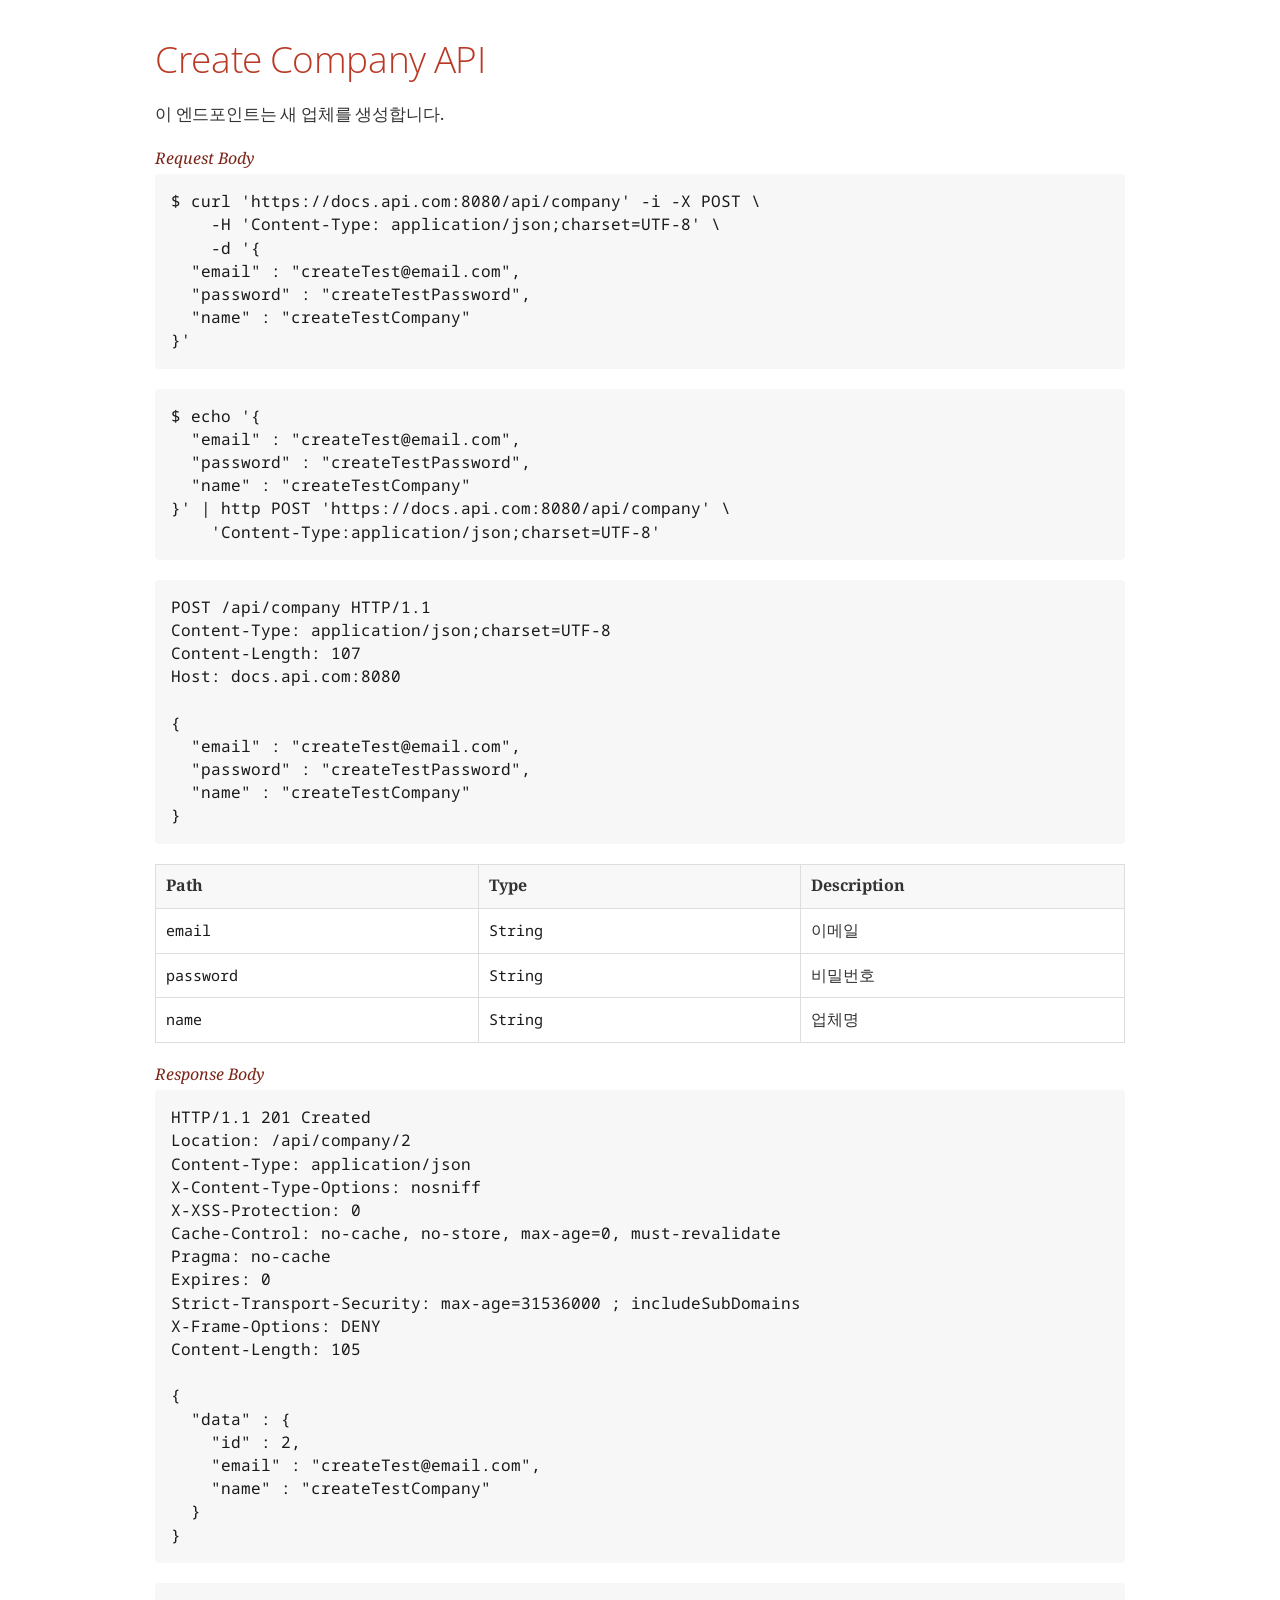
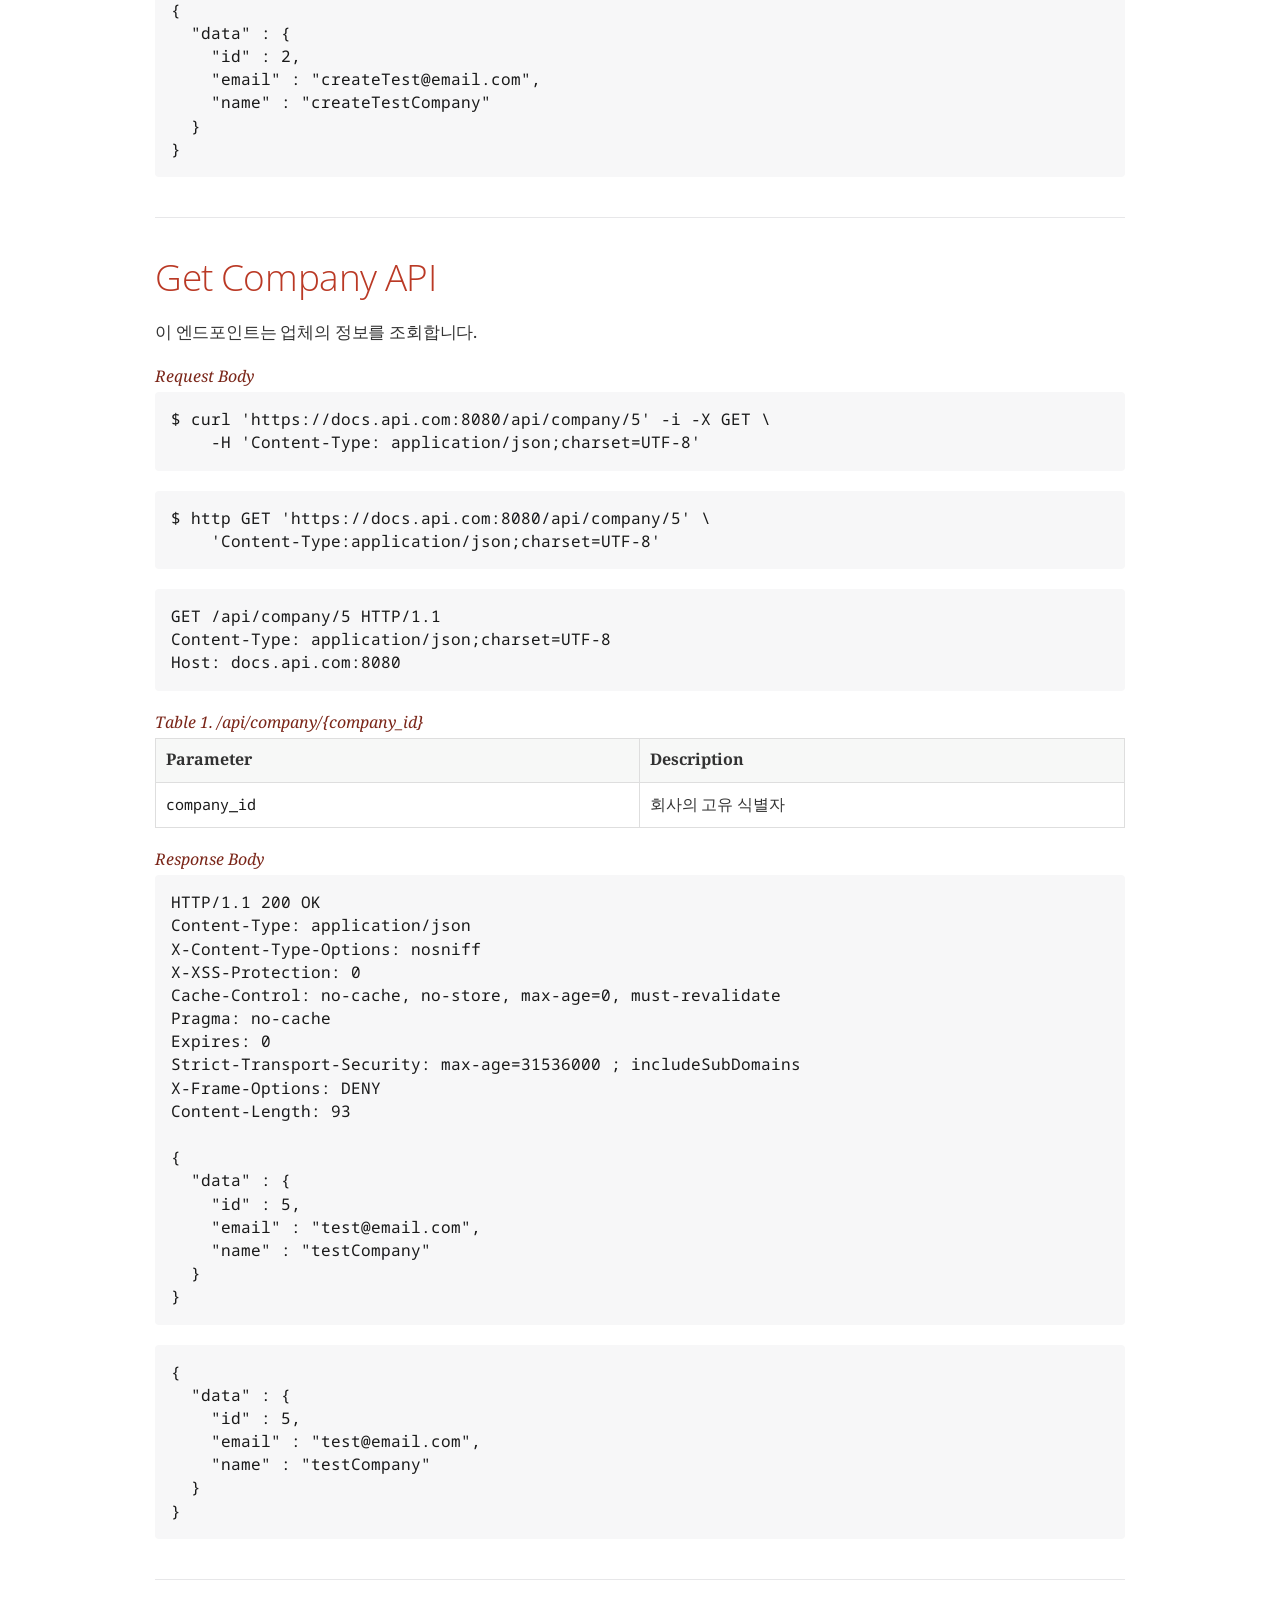
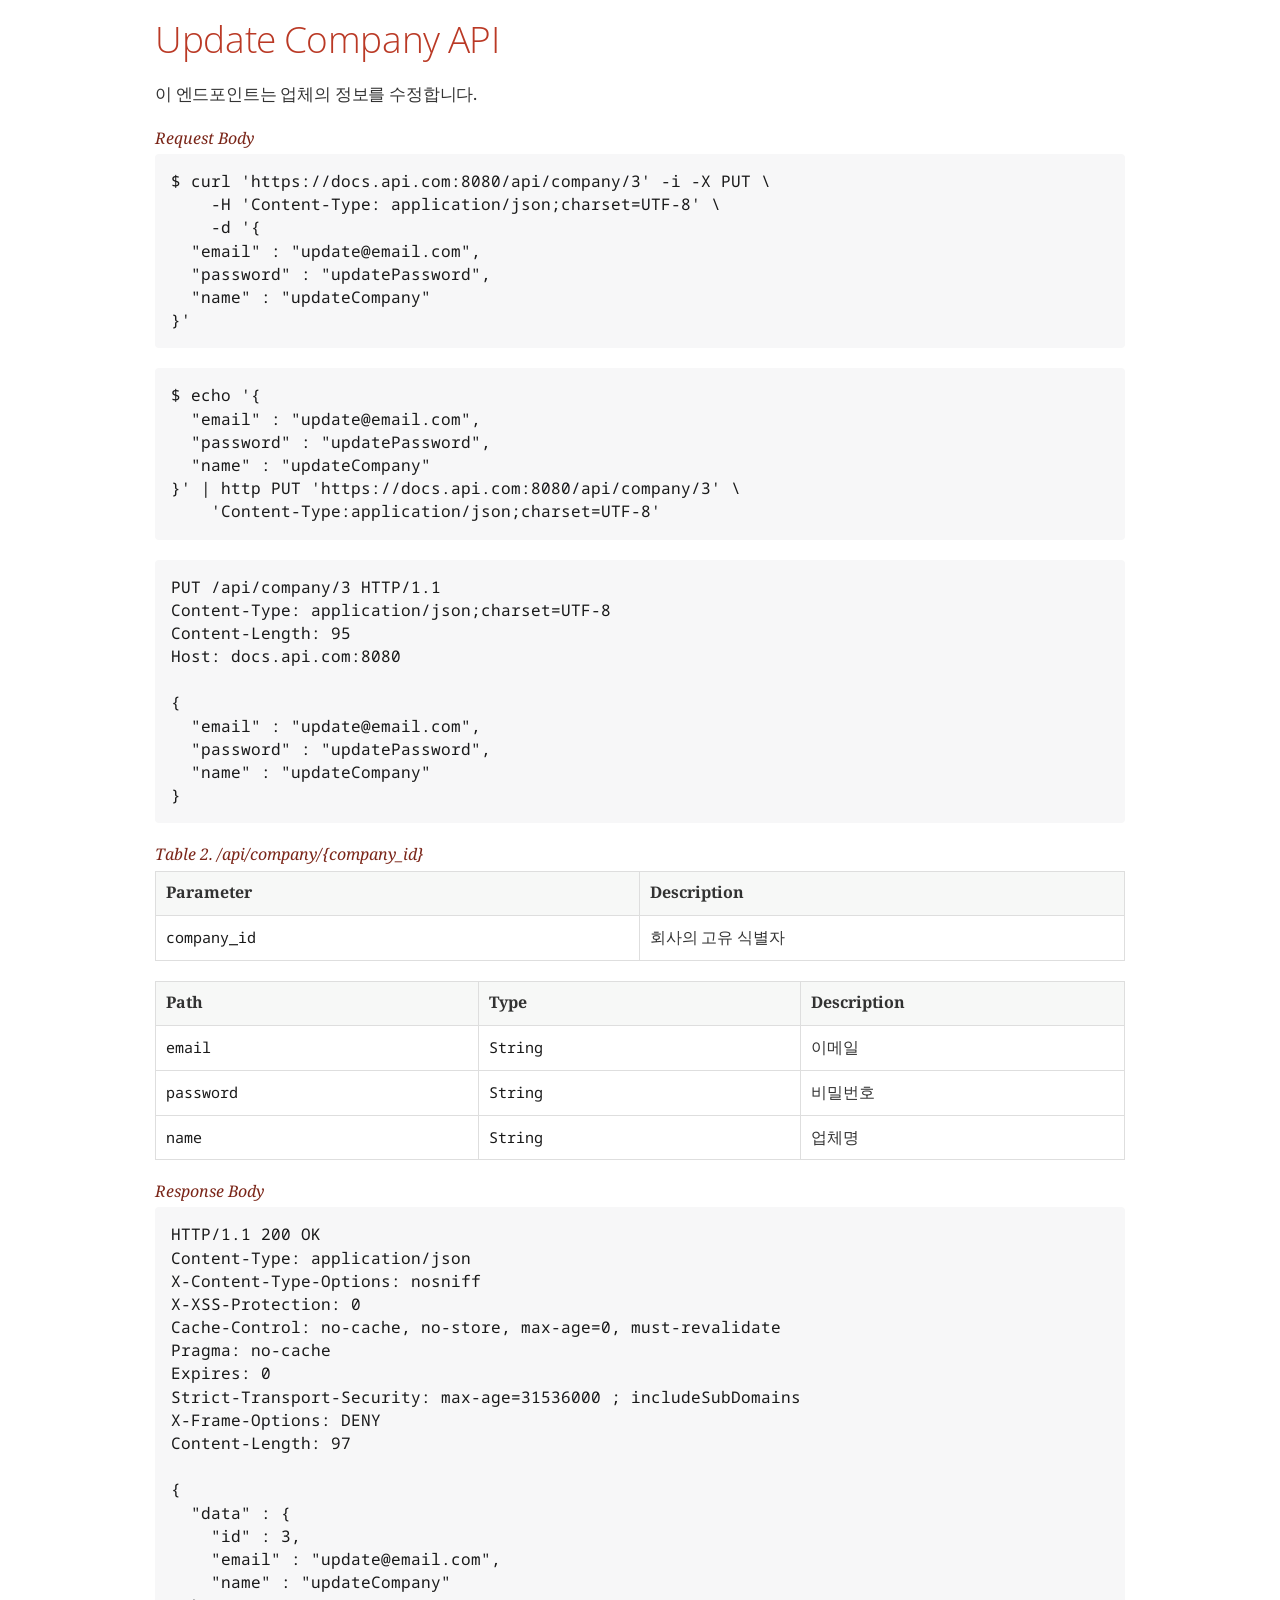
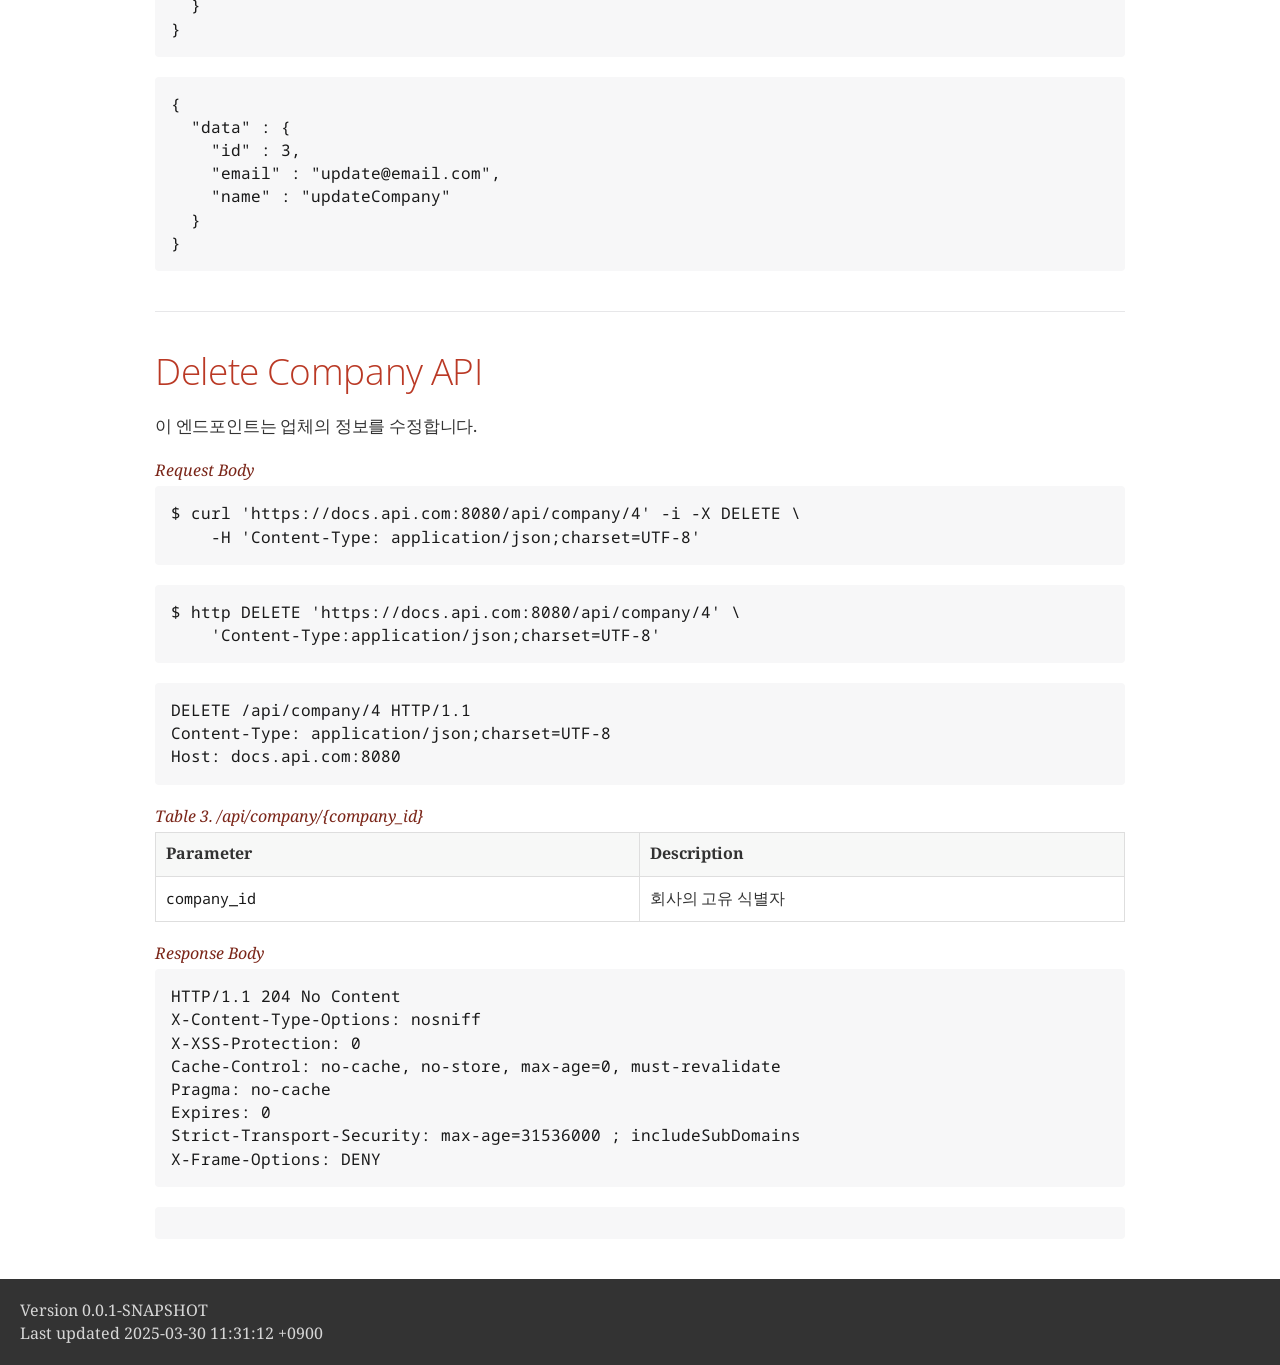
==== commit 963730b4: "test: updateCompany(), deleteCompany() 통합 테스트 추가 -[] updateCompany, deleteCompany 통합 테스트 작성 -[] setU" ====
--- a/charlee-web/src/main/resources/static/index.html
+++ b/charlee-web/src/main/resources/static/index.html
@@ -452,18 +452,18 @@
 <pre class="highlight"><code class="language-bash" data-lang="bash">$ curl 'https://docs.api.com:8080/api/company' -i -X POST \
     -H 'Content-Type: application/json;charset=UTF-8' \
     -d '{
-  "email" : "test@email.com",
-  "password" : "testPassword",
-  "name" : "testCompany"
+  "email" : "createTest@email.com",
+  "password" : "createTestPassword",
+  "name" : "createTestCompany"
 }'</code></pre>
 </div>
 </div>
 <div class="listingblock">
 <div class="content">
 <pre class="highlight"><code class="language-bash" data-lang="bash">$ echo '{
-  "email" : "test@email.com",
-  "password" : "testPassword",
-  "name" : "testCompany"
+  "email" : "createTest@email.com",
+  "password" : "createTestPassword",
+  "name" : "createTestCompany"
 }' | http POST 'https://docs.api.com:8080/api/company' \
     'Content-Type:application/json;charset=UTF-8'</code></pre>
 </div>
@@ -472,13 +472,13 @@
 <div class="content">
 <pre class="highlight nowrap"><code class="language-http" data-lang="http">POST /api/company HTTP/1.1
 Content-Type: application/json;charset=UTF-8
-Content-Length: 89
+Content-Length: 107
 Host: docs.api.com:8080
 
 {
-  "email" : "test@email.com",
-  "password" : "testPassword",
-  "name" : "testCompany"
+  "email" : "createTest@email.com",
+  "password" : "createTestPassword",
+  "name" : "createTestCompany"
 }</code></pre>
 </div>
 </div>
@@ -517,7 +517,7 @@
 <div class="title">Response Body</div>
 <div class="content">
 <pre class="highlight nowrap"><code class="language-http" data-lang="http">HTTP/1.1 201 Created
-Location: /api/company/1
+Location: /api/company/2
 Content-Type: application/json
 X-Content-Type-Options: nosniff
 X-XSS-Protection: 0
@@ -526,14 +526,26 @@
 Expires: 0
 Strict-Transport-Security: max-age=31536000 ; includeSubDomains
 X-Frame-Options: DENY
-Content-Length: 38
+Content-Length: 105
 
-{"data":{"id":1,"name":"testCompany"}}</code></pre>
-</div>
-</div>
-<div class="listingblock">
-<div class="content">
-<pre class="highlight nowrap"><code class="language-json" data-lang="json">{"data":{"id":1,"name":"testCompany"}}</code></pre>
+{
+  "data" : {
+    "id" : 2,
+    "email" : "createTest@email.com",
+    "name" : "createTestCompany"
+  }
+}</code></pre>
+</div>
+</div>
+<div class="listingblock">
+<div class="content">
+<pre class="highlight nowrap"><code class="language-json" data-lang="json">{
+  "data" : {
+    "id" : 2,
+    "email" : "createTest@email.com",
+    "name" : "createTestCompany"
+  }
+}</code></pre>
 </div>
 </div>
 </div>
@@ -547,19 +559,19 @@
 <div class="listingblock">
 <div class="title">Request Body</div>
 <div class="content">
-<pre class="highlight"><code class="language-bash" data-lang="bash">$ curl 'https://docs.api.com:8080/api/company/3' -i -X GET \
+<pre class="highlight"><code class="language-bash" data-lang="bash">$ curl 'https://docs.api.com:8080/api/company/5' -i -X GET \
     -H 'Content-Type: application/json;charset=UTF-8'</code></pre>
 </div>
 </div>
 <div class="listingblock">
 <div class="content">
-<pre class="highlight"><code class="language-bash" data-lang="bash">$ http GET 'https://docs.api.com:8080/api/company/3' \
+<pre class="highlight"><code class="language-bash" data-lang="bash">$ http GET 'https://docs.api.com:8080/api/company/5' \
     'Content-Type:application/json;charset=UTF-8'</code></pre>
 </div>
 </div>
 <div class="listingblock">
 <div class="content">
-<pre class="highlight nowrap"><code class="language-http" data-lang="http">GET /api/company/3 HTTP/1.1
+<pre class="highlight nowrap"><code class="language-http" data-lang="http">GET /api/company/5 HTTP/1.1
 Content-Type: application/json;charset=UTF-8
 Host: docs.api.com:8080</code></pre>
 </div>
@@ -595,14 +607,26 @@
 Expires: 0
 Strict-Transport-Security: max-age=31536000 ; includeSubDomains
 X-Frame-Options: DENY
-Content-Length: 38
+Content-Length: 93
 
-{"data":{"id":3,"name":"testCompany"}}</code></pre>
-</div>
-</div>
-<div class="listingblock">
-<div class="content">
-<pre class="highlight nowrap"><code class="language-json" data-lang="json">{"data":{"id":3,"name":"testCompany"}}</code></pre>
+{
+  "data" : {
+    "id" : 5,
+    "email" : "test@email.com",
+    "name" : "testCompany"
+  }
+}</code></pre>
+</div>
+</div>
+<div class="listingblock">
+<div class="content">
+<pre class="highlight nowrap"><code class="language-json" data-lang="json">{
+  "data" : {
+    "id" : 5,
+    "email" : "test@email.com",
+    "name" : "testCompany"
+  }
+}</code></pre>
 </div>
 </div>
 </div>
@@ -616,25 +640,37 @@
 <div class="listingblock">
 <div class="title">Request Body</div>
 <div class="content">
-<pre class="highlight"><code class="language-bash" data-lang="bash">$ curl 'https://docs.api.com:8080/api/company/2' -i -X PUT \
+<pre class="highlight"><code class="language-bash" data-lang="bash">$ curl 'https://docs.api.com:8080/api/company/3' -i -X PUT \
     -H 'Content-Type: application/json;charset=UTF-8' \
-    -d '{"email":"update@email.com","password":"updatePassword","name":"updateCompany"}'</code></pre>
-</div>
-</div>
-<div class="listingblock">
-<div class="content">
-<pre class="highlight"><code class="language-bash" data-lang="bash">$ echo '{"email":"update@email.com","password":"updatePassword","name":"updateCompany"}' | http PUT 'https://docs.api.com:8080/api/company/2' \
+    -d '{
+  "email" : "update@email.com",
+  "password" : "updatePassword",
+  "name" : "updateCompany"
+}'</code></pre>
+</div>
+</div>
+<div class="listingblock">
+<div class="content">
+<pre class="highlight"><code class="language-bash" data-lang="bash">$ echo '{
+  "email" : "update@email.com",
+  "password" : "updatePassword",
+  "name" : "updateCompany"
+}' | http PUT 'https://docs.api.com:8080/api/company/3' \
     'Content-Type:application/json;charset=UTF-8'</code></pre>
 </div>
 </div>
 <div class="listingblock">
 <div class="content">
-<pre class="highlight nowrap"><code class="language-http" data-lang="http">PUT /api/company/2 HTTP/1.1
+<pre class="highlight nowrap"><code class="language-http" data-lang="http">PUT /api/company/3 HTTP/1.1
 Content-Type: application/json;charset=UTF-8
-Content-Length: 79
+Content-Length: 95
 Host: docs.api.com:8080
 
-{"email":"update@email.com","password":"updatePassword","name":"updateCompany"}</code></pre>
+{
+  "email" : "update@email.com",
+  "password" : "updatePassword",
+  "name" : "updateCompany"
+}</code></pre>
 </div>
 </div>
 <table class="tableblock frame-all grid-all stretch">
@@ -653,6 +689,37 @@
 <tr>
 <td class="tableblock halign-left valign-top"><p class="tableblock"><code>company_id</code></p></td>
 <td class="tableblock halign-left valign-top"><p class="tableblock">회사의 고유 식별자</p></td>
+</tr>
+</tbody>
+</table>
+<table class="tableblock frame-all grid-all stretch">
+<colgroup>
+<col style="width: 33.3333%;">
+<col style="width: 33.3333%;">
+<col style="width: 33.3334%;">
+</colgroup>
+<thead>
+<tr>
+<th class="tableblock halign-left valign-top">Path</th>
+<th class="tableblock halign-left valign-top">Type</th>
+<th class="tableblock halign-left valign-top">Description</th>
+</tr>
+</thead>
+<tbody>
+<tr>
+<td class="tableblock halign-left valign-top"><p class="tableblock"><code>email</code></p></td>
+<td class="tableblock halign-left valign-top"><p class="tableblock"><code>String</code></p></td>
+<td class="tableblock halign-left valign-top"><p class="tableblock">이메일</p></td>
+</tr>
+<tr>
+<td class="tableblock halign-left valign-top"><p class="tableblock"><code>password</code></p></td>
+<td class="tableblock halign-left valign-top"><p class="tableblock"><code>String</code></p></td>
+<td class="tableblock halign-left valign-top"><p class="tableblock">비밀번호</p></td>
+</tr>
+<tr>
+<td class="tableblock halign-left valign-top"><p class="tableblock"><code>name</code></p></td>
+<td class="tableblock halign-left valign-top"><p class="tableblock"><code>String</code></p></td>
+<td class="tableblock halign-left valign-top"><p class="tableblock">업체명</p></td>
 </tr>
 </tbody>
 </table>
@@ -668,14 +735,91 @@
 Expires: 0
 Strict-Transport-Security: max-age=31536000 ; includeSubDomains
 X-Frame-Options: DENY
-Content-Length: 40
+Content-Length: 97
 
-{"data":{"id":2,"name":"updateCompany"}}</code></pre>
-</div>
-</div>
-<div class="listingblock">
-<div class="content">
-<pre class="highlight nowrap"><code class="language-json" data-lang="json">{"data":{"id":2,"name":"updateCompany"}}</code></pre>
+{
+  "data" : {
+    "id" : 3,
+    "email" : "update@email.com",
+    "name" : "updateCompany"
+  }
+}</code></pre>
+</div>
+</div>
+<div class="listingblock">
+<div class="content">
+<pre class="highlight nowrap"><code class="language-json" data-lang="json">{
+  "data" : {
+    "id" : 3,
+    "email" : "update@email.com",
+    "name" : "updateCompany"
+  }
+}</code></pre>
+</div>
+</div>
+</div>
+</div>
+<div class="sect1">
+<h2 id="_delete_company_api">Delete Company API</h2>
+<div class="sectionbody">
+<div class="paragraph">
+<p>이 엔드포인트는 업체의 정보를 수정합니다.</p>
+</div>
+<div class="listingblock">
+<div class="title">Request Body</div>
+<div class="content">
+<pre class="highlight"><code class="language-bash" data-lang="bash">$ curl 'https://docs.api.com:8080/api/company/4' -i -X DELETE \
+    -H 'Content-Type: application/json;charset=UTF-8'</code></pre>
+</div>
+</div>
+<div class="listingblock">
+<div class="content">
+<pre class="highlight"><code class="language-bash" data-lang="bash">$ http DELETE 'https://docs.api.com:8080/api/company/4' \
+    'Content-Type:application/json;charset=UTF-8'</code></pre>
+</div>
+</div>
+<div class="listingblock">
+<div class="content">
+<pre class="highlight nowrap"><code class="language-http" data-lang="http">DELETE /api/company/4 HTTP/1.1
+Content-Type: application/json;charset=UTF-8
+Host: docs.api.com:8080</code></pre>
+</div>
+</div>
+<table class="tableblock frame-all grid-all stretch">
+<caption class="title">Table 3. /api/company/{company_id}</caption>
+<colgroup>
+<col style="width: 50%;">
+<col style="width: 50%;">
+</colgroup>
+<thead>
+<tr>
+<th class="tableblock halign-left valign-top">Parameter</th>
+<th class="tableblock halign-left valign-top">Description</th>
+</tr>
+</thead>
+<tbody>
+<tr>
+<td class="tableblock halign-left valign-top"><p class="tableblock"><code>company_id</code></p></td>
+<td class="tableblock halign-left valign-top"><p class="tableblock">회사의 고유 식별자</p></td>
+</tr>
+</tbody>
+</table>
+<div class="listingblock">
+<div class="title">Response Body</div>
+<div class="content">
+<pre class="highlight nowrap"><code class="language-http" data-lang="http">HTTP/1.1 204 No Content
+X-Content-Type-Options: nosniff
+X-XSS-Protection: 0
+Cache-Control: no-cache, no-store, max-age=0, must-revalidate
+Pragma: no-cache
+Expires: 0
+Strict-Transport-Security: max-age=31536000 ; includeSubDomains
+X-Frame-Options: DENY</code></pre>
+</div>
+</div>
+<div class="listingblock">
+<div class="content">
+<pre class="highlight nowrap"><code></code></pre>
 </div>
 </div>
 </div>
@@ -684,7 +828,7 @@
 <div id="footer">
 <div id="footer-text">
 Version 0.0.1-SNAPSHOT<br>
-Last updated 2025-03-29 22:13:15 +0900
+Last updated 2025-03-30 11:31:12 +0900
 </div>
 </div>
 </body>
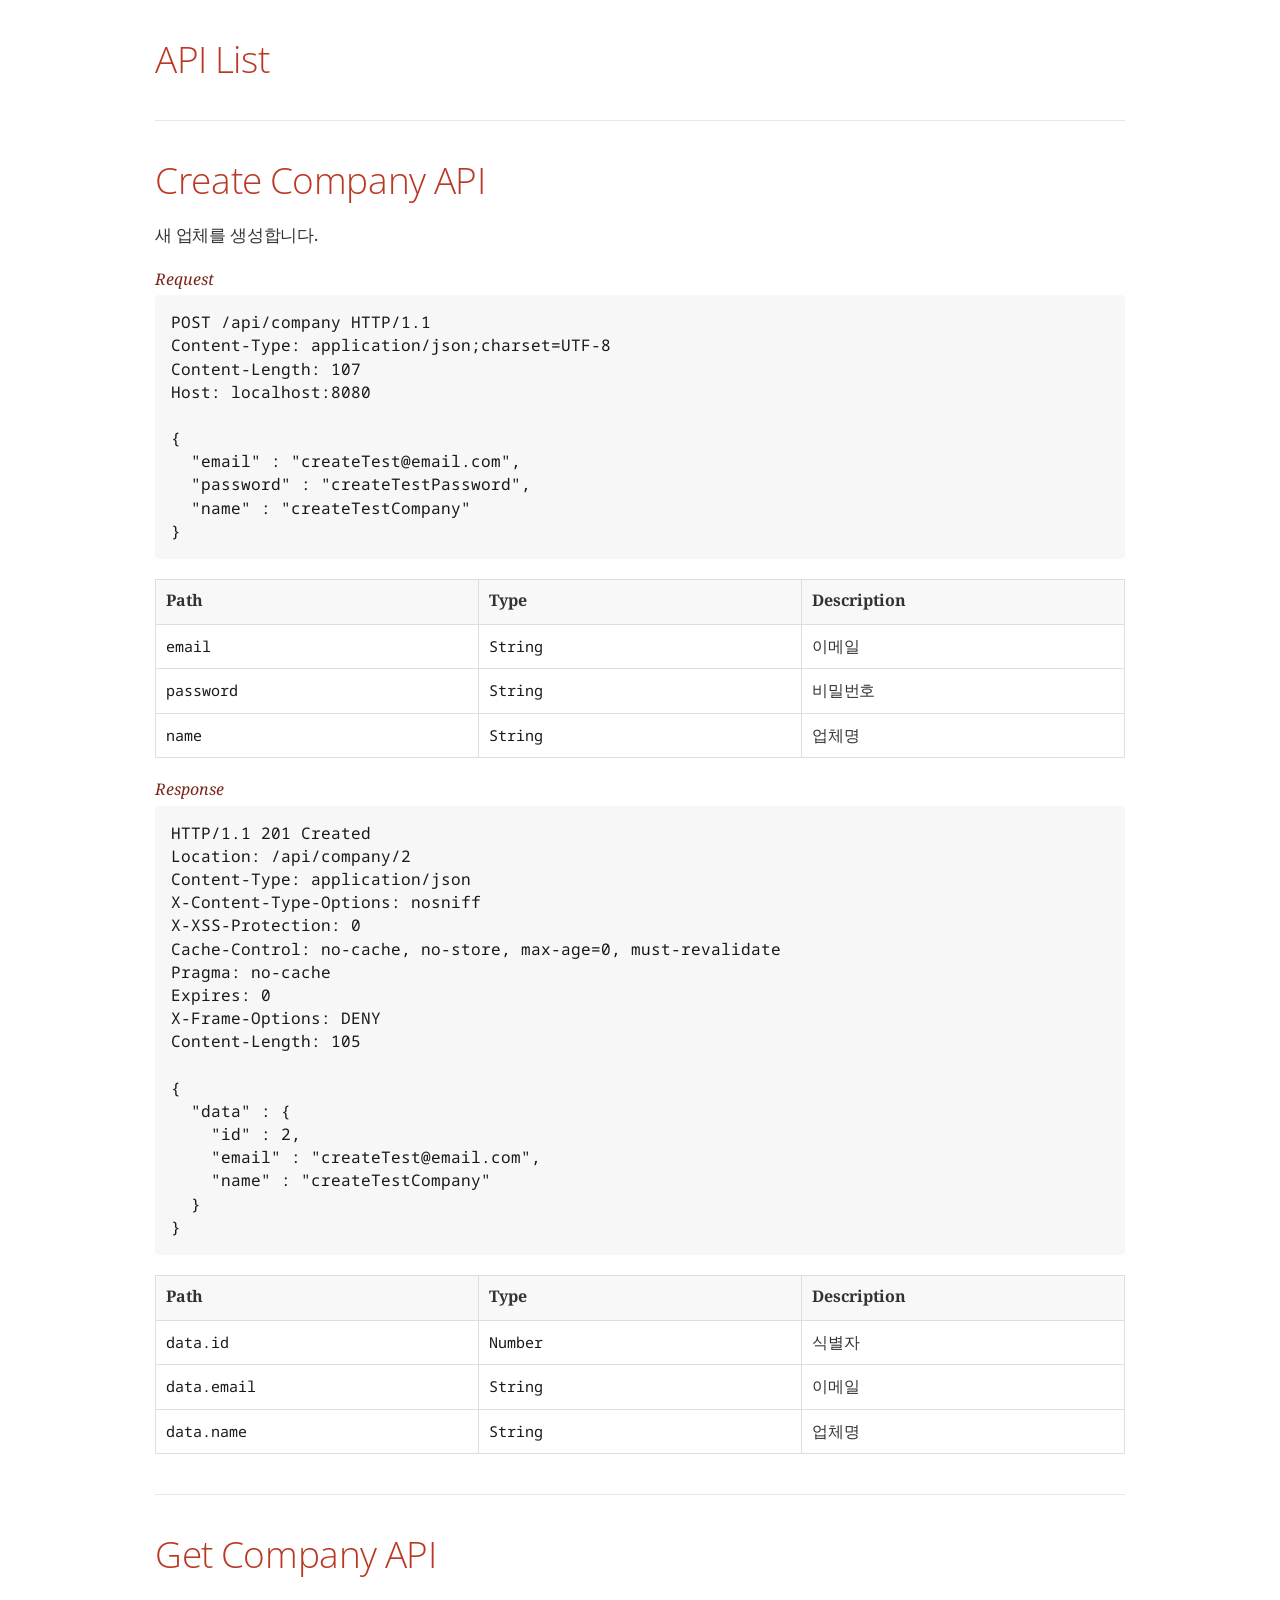
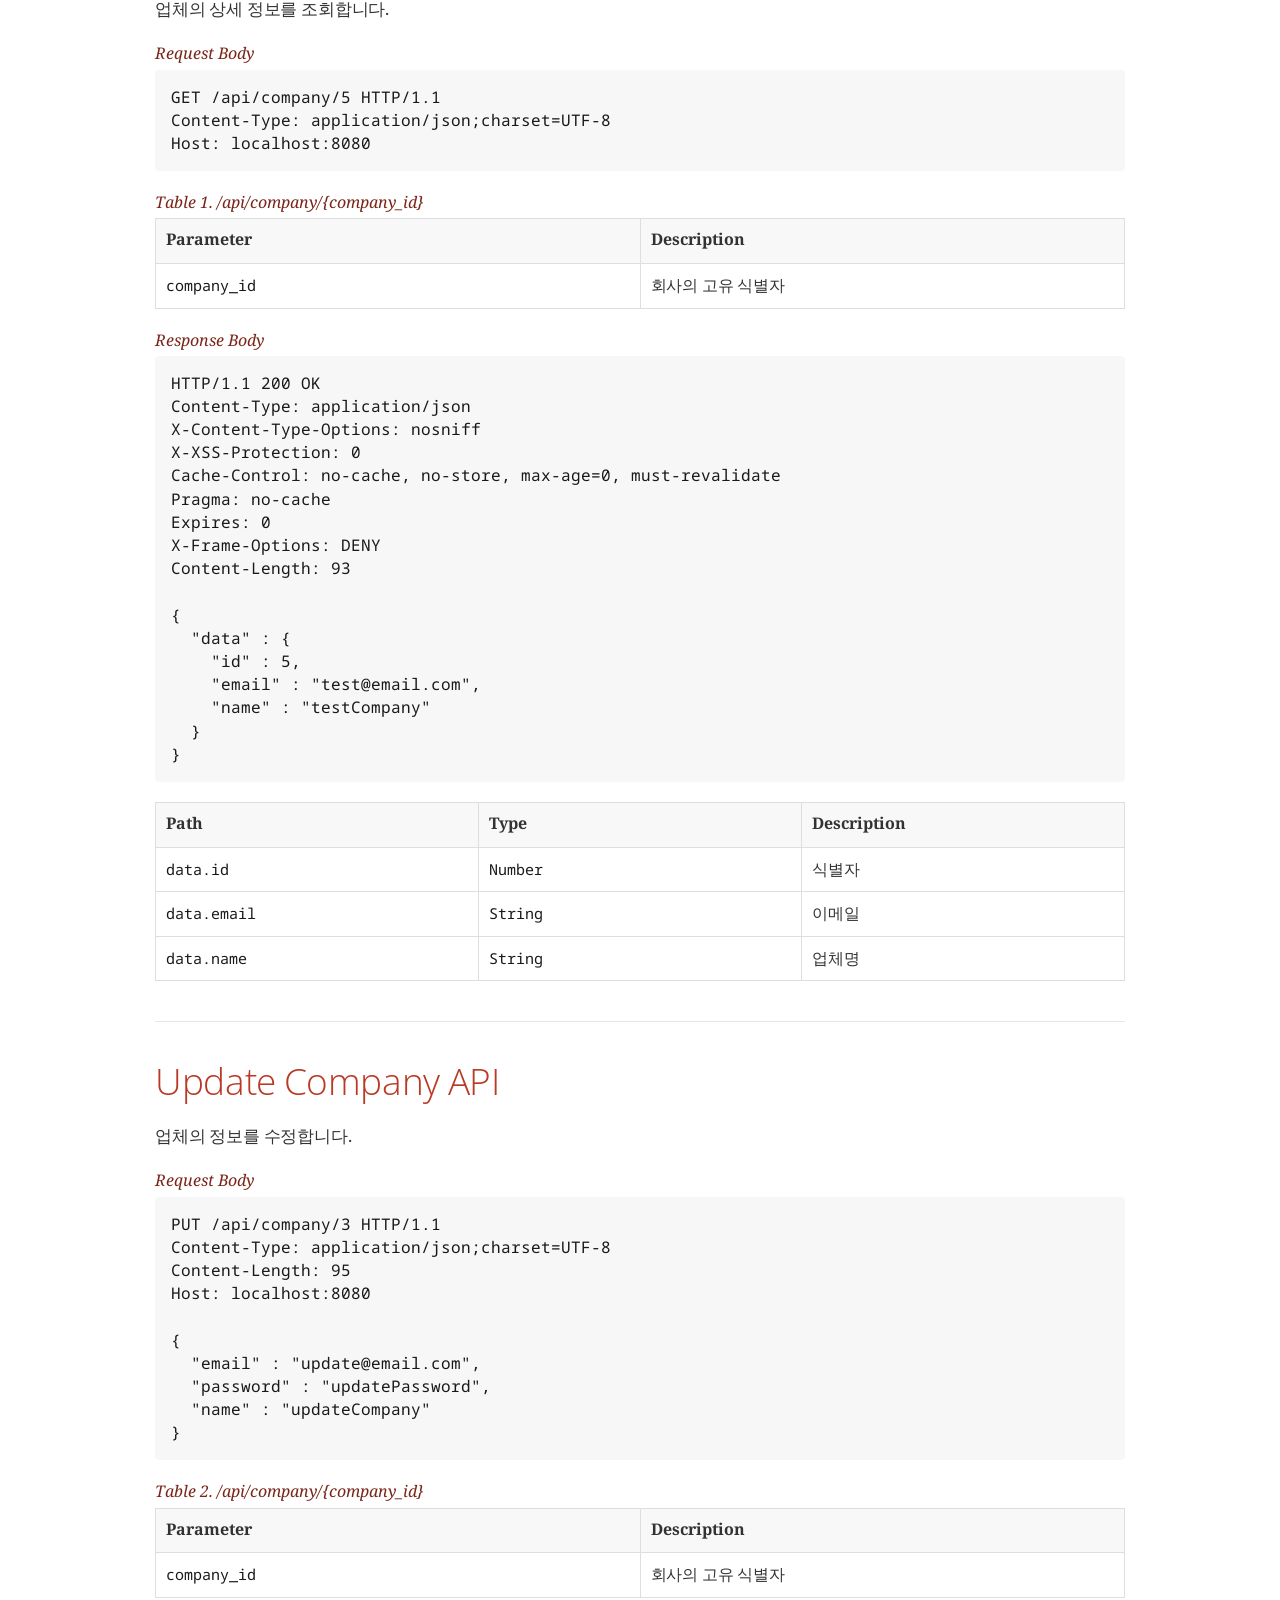
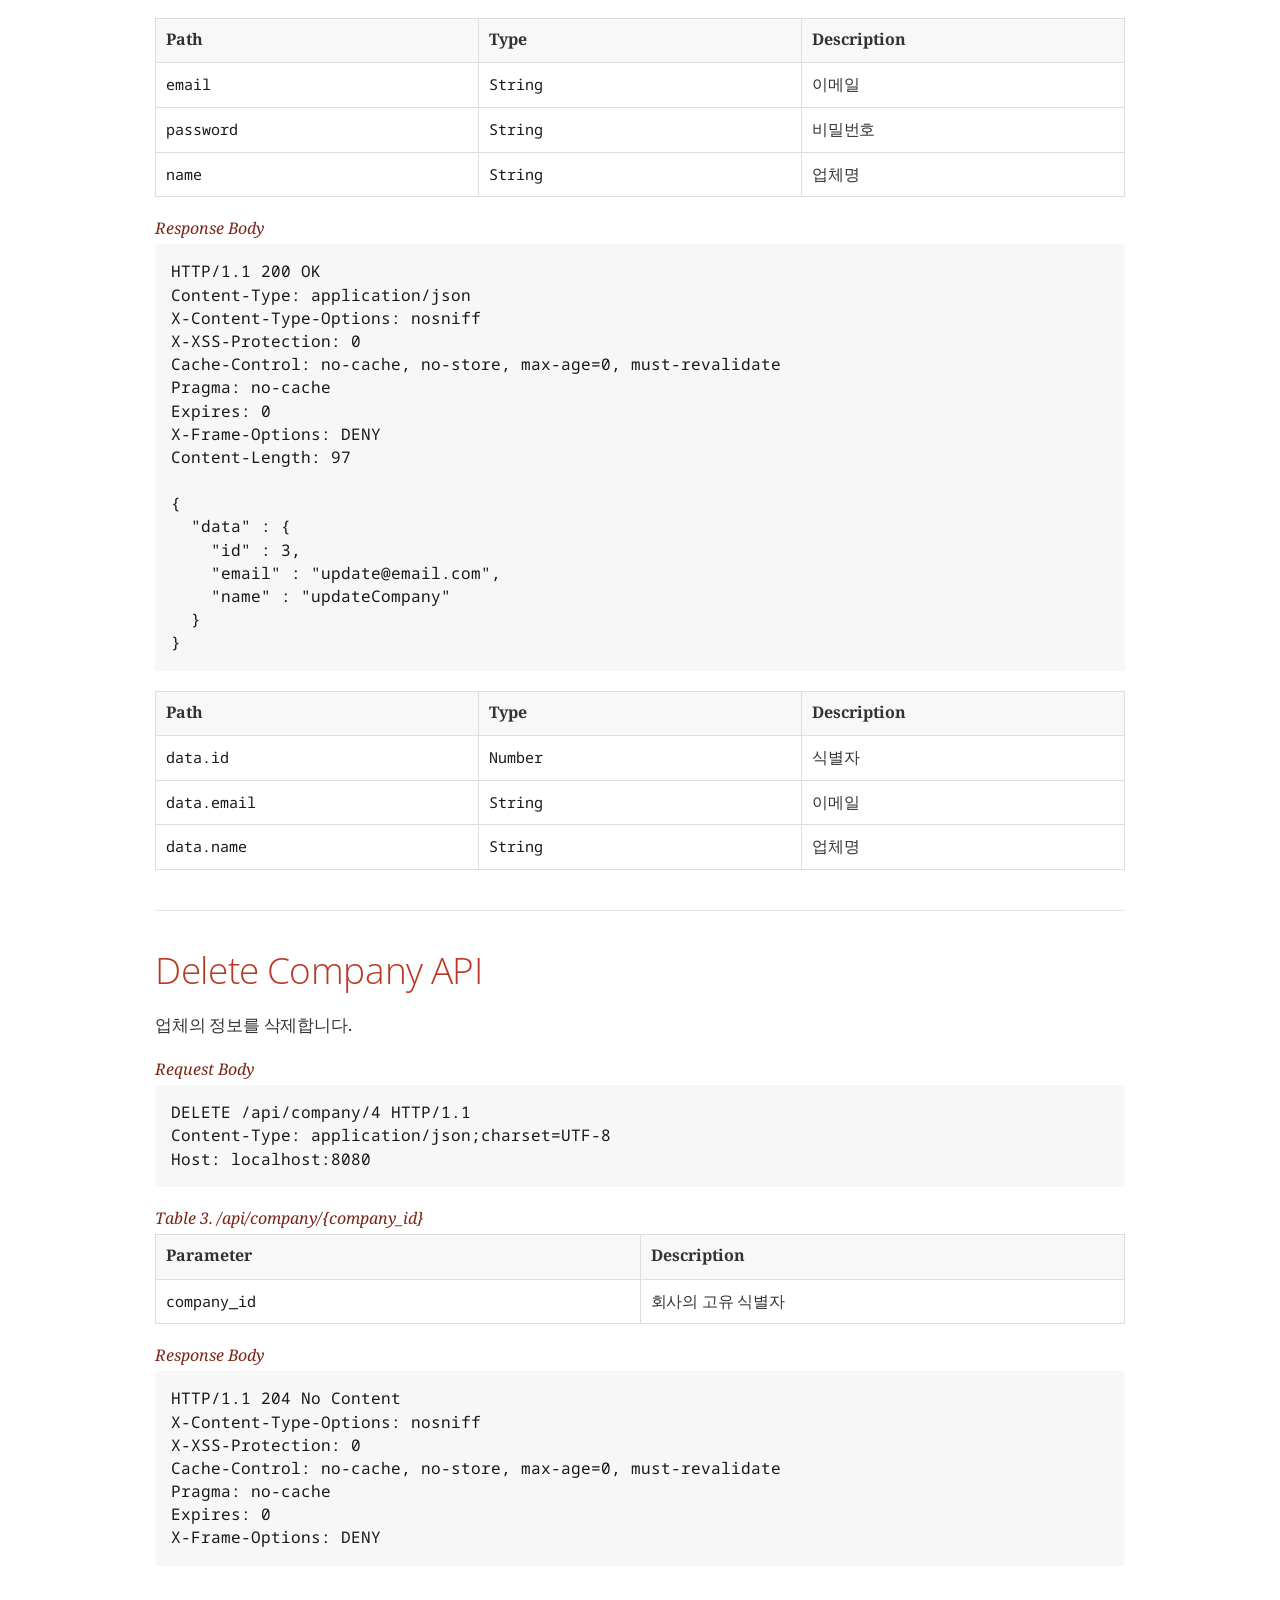
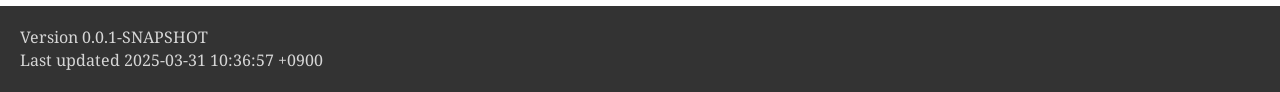
==== commit 86a0286c: "merge: Company 통합테스트, 단위테스트 작성 [Feature/web company crud test] Company 통합테스트, 단위테스트 작성" ====
--- a/charlee-web/src/main/resources/static/index.html
+++ b/charlee-web/src/main/resources/static/index.html
@@ -4,25 +4,23 @@
 <meta charset="UTF-8">
 <meta http-equiv="X-UA-Compatible" content="IE=edge">
 <meta name="viewport" content="width=device-width, initial-scale=1.0">
-<meta name="generator" content="Asciidoctor 2.0.10">
-<title>Create Company API</title>
+<meta name="generator" content="Asciidoctor 2.0.18">
+<title>API List</title>
 <link rel="stylesheet" href="https://fonts.googleapis.com/css?family=Open+Sans:300,300italic,400,400italic,600,600italic%7CNoto+Serif:400,400italic,700,700italic%7CDroid+Sans+Mono:400,700">
 <style>
-/* Asciidoctor default stylesheet | MIT License | https://asciidoctor.org */
-/* Uncomment @import statement to use as custom stylesheet */
-/*@import "https://fonts.googleapis.com/css?family=Open+Sans:300,300italic,400,400italic,600,600italic%7CNoto+Serif:400,400italic,700,700italic%7CDroid+Sans+Mono:400,700";*/
-article,aside,details,figcaption,figure,footer,header,hgroup,main,nav,section{display:block}
-audio,video{display:inline-block}
-audio:not([controls]){display:none;height:0}
-html{font-family:sans-serif;-ms-text-size-adjust:100%;-webkit-text-size-adjust:100%}
+/*! Asciidoctor default stylesheet | MIT License | https://asciidoctor.org */
+/* Uncomment the following line when using as a custom stylesheet */
+/* @import "https://fonts.googleapis.com/css?family=Open+Sans:300,300italic,400,400italic,600,600italic%7CNoto+Serif:400,400italic,700,700italic%7CDroid+Sans+Mono:400,700"; */
+html{font-family:sans-serif;-webkit-text-size-adjust:100%}
 a{background:none}
 a:focus{outline:thin dotted}
 a:active,a:hover{outline:0}
 h1{font-size:2em;margin:.67em 0}
-abbr[title]{border-bottom:1px dotted}
 b,strong{font-weight:bold}
+abbr{font-size:.9em}
+abbr[title]{cursor:help;border-bottom:1px dotted #dddddf;text-decoration:none}
 dfn{font-style:italic}
-hr{-moz-box-sizing:content-box;box-sizing:content-box;height:0}
+hr{height:0}
 mark{background:#ff0;color:#000}
 code,kbd,pre,samp{font-family:monospace;font-size:1em}
 pre{white-space:pre-wrap}
@@ -34,20 +32,22 @@
 img{border:0}
 svg:not(:root){overflow:hidden}
 figure{margin:0}
+audio,video{display:inline-block}
+audio:not([controls]){display:none;height:0}
 fieldset{border:1px solid silver;margin:0 2px;padding:.35em .625em .75em}
 legend{border:0;padding:0}
 button,input,select,textarea{font-family:inherit;font-size:100%;margin:0}
 button,input{line-height:normal}
 button,select{text-transform:none}
-button,html input[type="button"],input[type="reset"],input[type="submit"]{-webkit-appearance:button;cursor:pointer}
+button,html input[type=button],input[type=reset],input[type=submit]{-webkit-appearance:button;cursor:pointer}
 button[disabled],html input[disabled]{cursor:default}
-input[type="checkbox"],input[type="radio"]{box-sizing:border-box;padding:0}
+input[type=checkbox],input[type=radio]{padding:0}
 button::-moz-focus-inner,input::-moz-focus-inner{border:0;padding:0}
 textarea{overflow:auto;vertical-align:top}
 table{border-collapse:collapse;border-spacing:0}
-*,*::before,*::after{-moz-box-sizing:border-box;-webkit-box-sizing:border-box;box-sizing:border-box}
+*,::before,::after{box-sizing:border-box}
 html,body{font-size:100%}
-body{background:#fff;color:rgba(0,0,0,.8);padding:0;margin:0;font-family:"Noto Serif","DejaVu Serif",serif;font-weight:400;font-style:normal;line-height:1;position:relative;cursor:auto;tab-size:4;-moz-osx-font-smoothing:grayscale;-webkit-font-smoothing:antialiased}
+body{background:#fff;color:rgba(0,0,0,.8);padding:0;margin:0;font-family:"Noto Serif","DejaVu Serif",serif;line-height:1;position:relative;cursor:auto;-moz-tab-size:4;-o-tab-size:4;tab-size:4;word-wrap:anywhere;-moz-osx-font-smoothing:grayscale;-webkit-font-smoothing:antialiased}
 a:hover{cursor:pointer}
 img,object,embed{max-width:100%;height:auto}
 object,embed{height:100%}
@@ -62,14 +62,12 @@
 img,object,svg{display:inline-block;vertical-align:middle}
 textarea{height:auto;min-height:50px}
 select{width:100%}
-.center{margin-left:auto;margin-right:auto}
-.stretch{width:100%}
 .subheader,.admonitionblock td.content>.title,.audioblock>.title,.exampleblock>.title,.imageblock>.title,.listingblock>.title,.literalblock>.title,.stemblock>.title,.openblock>.title,.paragraph>.title,.quoteblock>.title,table.tableblock>.title,.verseblock>.title,.videoblock>.title,.dlist>.title,.olist>.title,.ulist>.title,.qlist>.title,.hdlist>.title{line-height:1.45;color:#7a2518;font-weight:400;margin-top:0;margin-bottom:.25em}
-div,dl,dt,dd,ul,ol,li,h1,h2,h3,#toctitle,.sidebarblock>.content>.title,h4,h5,h6,pre,form,p,blockquote,th,td{margin:0;padding:0;direction:ltr}
+div,dl,dt,dd,ul,ol,li,h1,h2,h3,#toctitle,.sidebarblock>.content>.title,h4,h5,h6,pre,form,p,blockquote,th,td{margin:0;padding:0}
 a{color:#2156a5;text-decoration:underline;line-height:inherit}
 a:hover,a:focus{color:#1d4b8f}
 a img{border:0}
-p{font-family:inherit;font-weight:400;font-size:1em;line-height:1.6;margin-bottom:1.25em;text-rendering:optimizeLegibility}
+p{line-height:1.6;margin-bottom:1.25em;text-rendering:optimizeLegibility}
 p aside{font-size:.875em;line-height:1.35;font-style:italic}
 h1,h2,h3,#toctitle,.sidebarblock>.content>.title,h4,h5,h6{font-family:"Open Sans","DejaVu Sans",sans-serif;font-weight:300;font-style:normal;color:#ba3925;text-rendering:optimizeLegibility;margin-top:1em;margin-bottom:.5em;line-height:1.0125em}
 h1 small,h2 small,h3 small,#toctitle small,.sidebarblock>.content>.title small,h4 small,h5 small,h6 small{font-size:60%;color:#e99b8f;line-height:0}
@@ -78,46 +76,44 @@
 h3,#toctitle,.sidebarblock>.content>.title{font-size:1.375em}
 h4,h5{font-size:1.125em}
 h6{font-size:1em}
-hr{border:solid #dddddf;border-width:1px 0 0;clear:both;margin:1.25em 0 1.1875em;height:0}
+hr{border:solid #dddddf;border-width:1px 0 0;clear:both;margin:1.25em 0 1.1875em}
 em,i{font-style:italic;line-height:inherit}
 strong,b{font-weight:bold;line-height:inherit}
 small{font-size:60%;line-height:inherit}
 code{font-family:"Droid Sans Mono","DejaVu Sans Mono",monospace;font-weight:400;color:rgba(0,0,0,.9)}
-ul,ol,dl{font-size:1em;line-height:1.6;margin-bottom:1.25em;list-style-position:outside;font-family:inherit}
+ul,ol,dl{line-height:1.6;margin-bottom:1.25em;list-style-position:outside;font-family:inherit}
 ul,ol{margin-left:1.5em}
-ul li ul,ul li ol{margin-left:1.25em;margin-bottom:0;font-size:1em}
-ul.square li ul,ul.circle li ul,ul.disc li ul{list-style:inherit}
-ul.square{list-style-type:square}
+ul li ul,ul li ol{margin-left:1.25em;margin-bottom:0}
 ul.circle{list-style-type:circle}
 ul.disc{list-style-type:disc}
+ul.square{list-style-type:square}
+ul.circle ul:not([class]),ul.disc ul:not([class]),ul.square ul:not([class]){list-style:inherit}
 ol li ul,ol li ol{margin-left:1.25em;margin-bottom:0}
 dl dt{margin-bottom:.3125em;font-weight:bold}
 dl dd{margin-bottom:1.25em}
-abbr,acronym{text-transform:uppercase;font-size:90%;color:rgba(0,0,0,.8);border-bottom:1px dotted #ddd;cursor:help}
-abbr{text-transform:none}
 blockquote{margin:0 0 1.25em;padding:.5625em 1.25em 0 1.1875em;border-left:1px solid #ddd}
-blockquote cite{display:block;font-size:.9375em;color:rgba(0,0,0,.6)}
-blockquote cite::before{content:"\2014 \0020"}
-blockquote cite a,blockquote cite a:visited{color:rgba(0,0,0,.6)}
 blockquote,blockquote p{line-height:1.6;color:rgba(0,0,0,.85)}
 @media screen and (min-width:768px){h1,h2,h3,#toctitle,.sidebarblock>.content>.title,h4,h5,h6{line-height:1.2}
 h1{font-size:2.75em}
 h2{font-size:2.3125em}
 h3,#toctitle,.sidebarblock>.content>.title{font-size:1.6875em}
 h4{font-size:1.4375em}}
-table{background:#fff;margin-bottom:1.25em;border:solid 1px #dedede}
+table{background:#fff;margin-bottom:1.25em;border:1px solid #dedede;word-wrap:normal}
 table thead,table tfoot{background:#f7f8f7}
 table thead tr th,table thead tr td,table tfoot tr th,table tfoot tr td{padding:.5em .625em .625em;font-size:inherit;color:rgba(0,0,0,.8);text-align:left}
 table tr th,table tr td{padding:.5625em .625em;font-size:inherit;color:rgba(0,0,0,.8)}
 table tr.even,table tr.alt{background:#f8f8f7}
-table thead tr th,table tfoot tr th,table tbody tr td,table tr td,table tfoot tr td{display:table-cell;line-height:1.6}
+table thead tr th,table tfoot tr th,table tbody tr td,table tr td,table tfoot tr td{line-height:1.6}
 h1,h2,h3,#toctitle,.sidebarblock>.content>.title,h4,h5,h6{line-height:1.2;word-spacing:-.05em}
 h1 strong,h2 strong,h3 strong,#toctitle strong,.sidebarblock>.content>.title strong,h4 strong,h5 strong,h6 strong{font-weight:400}
+.center{margin-left:auto;margin-right:auto}
+.stretch{width:100%}
 .clearfix::before,.clearfix::after,.float-group::before,.float-group::after{content:" ";display:table}
 .clearfix::after,.float-group::after{clear:both}
-:not(pre):not([class^=L])>code{font-size:.9375em;font-style:normal!important;letter-spacing:0;padding:.1em .5ex;word-spacing:-.15em;background:#f7f7f8;-webkit-border-radius:4px;border-radius:4px;line-height:1.45;text-rendering:optimizeSpeed;word-wrap:break-word}
-:not(pre)>code.nobreak{word-wrap:normal}
-:not(pre)>code.nowrap{white-space:nowrap}
+:not(pre).nobreak{word-wrap:normal}
+:not(pre).nowrap{white-space:nowrap}
+:not(pre).pre-wrap{white-space:pre-wrap}
+:not(pre):not([class^=L])>code{font-size:.9375em;font-style:normal!important;letter-spacing:0;padding:.1em .5ex;word-spacing:-.15em;background:#f7f7f8;border-radius:4px;line-height:1.45;text-rendering:optimizeSpeed}
 pre{color:rgba(0,0,0,.9);font-family:"Droid Sans Mono","DejaVu Sans Mono",monospace;line-height:1.45;text-rendering:optimizeSpeed}
 pre code,pre pre{color:inherit;font-size:inherit;line-height:inherit}
 pre>code{display:block}
@@ -125,7 +121,7 @@
 em em{font-style:normal}
 strong strong{font-weight:400}
 .keyseq{color:rgba(51,51,51,.8)}
-kbd{font-family:"Droid Sans Mono","DejaVu Sans Mono",monospace;display:inline-block;color:rgba(0,0,0,.8);font-size:.65em;line-height:1.45;background:#f7f7f7;border:1px solid #ccc;-webkit-border-radius:3px;border-radius:3px;-webkit-box-shadow:0 1px 0 rgba(0,0,0,.2),0 0 0 .1em white inset;box-shadow:0 1px 0 rgba(0,0,0,.2),0 0 0 .1em #fff inset;margin:0 .15em;padding:.2em .5em;vertical-align:middle;position:relative;top:-.1em;white-space:nowrap}
+kbd{font-family:"Droid Sans Mono","DejaVu Sans Mono",monospace;display:inline-block;color:rgba(0,0,0,.8);font-size:.65em;line-height:1.45;background:#f7f7f7;border:1px solid #ccc;border-radius:3px;box-shadow:0 1px 0 rgba(0,0,0,.2),inset 0 0 0 .1em #fff;margin:0 .15em;padding:.2em .5em;vertical-align:middle;position:relative;top:-.1em;white-space:nowrap}
 .keyseq kbd:first-child{margin-left:0}
 .keyseq kbd:last-child{margin-right:0}
 .menuseq,.menuref{color:#000}
@@ -137,7 +133,7 @@
 b.button::before{content:"[";padding:0 3px 0 2px}
 b.button::after{content:"]";padding:0 2px 0 3px}
 p a>code:hover{color:rgba(0,0,0,.9)}
-#header,#content,#footnotes,#footer{width:100%;margin-left:auto;margin-right:auto;margin-top:0;margin-bottom:0;max-width:62.5em;*zoom:1;position:relative;padding-left:.9375em;padding-right:.9375em}
+#header,#content,#footnotes,#footer{width:100%;margin:0 auto;max-width:62.5em;*zoom:1;position:relative;padding-left:.9375em;padding-right:.9375em}
 #header::before,#header::after,#content::before,#content::after,#footnotes::before,#footnotes::after,#footer::before,#footer::after{content:" ";display:table}
 #header::after,#content::after,#footnotes::after,#footer::after{clear:both}
 #content{margin-top:1.25em}
@@ -145,7 +141,7 @@
 #header>h1:first-child{color:rgba(0,0,0,.85);margin-top:2.25rem;margin-bottom:0}
 #header>h1:first-child+#toc{margin-top:8px;border-top:1px solid #dddddf}
 #header>h1:only-child,body.toc2 #header>h1:nth-last-child(2){border-bottom:1px solid #dddddf;padding-bottom:8px}
-#header .details{border-bottom:1px solid #dddddf;line-height:1.45;padding-top:.25em;padding-bottom:.25em;padding-left:.25em;color:rgba(0,0,0,.6);display:-ms-flexbox;display:-webkit-flex;display:flex;-ms-flex-flow:row wrap;-webkit-flex-flow:row wrap;flex-flow:row wrap}
+#header .details{border-bottom:1px solid #dddddf;line-height:1.45;padding-top:.25em;padding-bottom:.25em;padding-left:.25em;color:rgba(0,0,0,.6);display:flex;flex-flow:row wrap}
 #header .details span:first-child{margin-left:-.125em}
 #header .details span.email a{color:rgba(0,0,0,.85)}
 #header .details br{display:none}
@@ -179,11 +175,11 @@
 #toc.toc2>ul{font-size:.95em}
 #toc.toc2 ul ul{padding-left:1.25em}
 body.toc2.toc-right{padding-left:0;padding-right:20em}}
-#content #toc{border-style:solid;border-width:1px;border-color:#e0e0dc;margin-bottom:1.25em;padding:1.25em;background:#f8f8f7;-webkit-border-radius:4px;border-radius:4px}
+#content #toc{border:1px solid #e0e0dc;margin-bottom:1.25em;padding:1.25em;background:#f8f8f7;border-radius:4px}
 #content #toc>:first-child{margin-top:0}
 #content #toc>:last-child{margin-bottom:0}
-#footer{max-width:100%;background:rgba(0,0,0,.8);padding:1.25em}
-#footer-text{color:rgba(255,255,255,.8);line-height:1.44}
+#footer{max-width:none;background:rgba(0,0,0,.8);padding:1.25em}
+#footer-text{color:hsla(0,0%,100%,.8);line-height:1.44}
 #content{margin-bottom:.625em}
 .sect1{padding-bottom:.625em}
 @media screen and (min-width:768px){#content{margin-bottom:1.25em}
@@ -196,29 +192,33 @@
 #content h1>a.link,h2>a.link,h3>a.link,#toctitle>a.link,.sidebarblock>.content>.title>a.link,h4>a.link,h5>a.link,h6>a.link{color:#ba3925;text-decoration:none}
 #content h1>a.link:hover,h2>a.link:hover,h3>a.link:hover,#toctitle>a.link:hover,.sidebarblock>.content>.title>a.link:hover,h4>a.link:hover,h5>a.link:hover,h6>a.link:hover{color:#a53221}
 details,.audioblock,.imageblock,.literalblock,.listingblock,.stemblock,.videoblock{margin-bottom:1.25em}
-details>summary:first-of-type{cursor:pointer;display:list-item;outline:none;margin-bottom:.75em}
+details{margin-left:1.25rem}
+details>summary{cursor:pointer;display:block;position:relative;line-height:1.6;margin-bottom:.625rem;outline:none;-webkit-tap-highlight-color:transparent}
+details>summary::-webkit-details-marker{display:none}
+details>summary::before{content:"";border:solid transparent;border-left:solid;border-width:.3em 0 .3em .5em;position:absolute;top:.5em;left:-1.25rem;transform:translateX(15%)}
+details[open]>summary::before{border:solid transparent;border-top:solid;border-width:.5em .3em 0;transform:translateY(15%)}
+details>summary::after{content:"";width:1.25rem;height:1em;position:absolute;top:.3em;left:-1.25rem}
 .admonitionblock td.content>.title,.audioblock>.title,.exampleblock>.title,.imageblock>.title,.listingblock>.title,.literalblock>.title,.stemblock>.title,.openblock>.title,.paragraph>.title,.quoteblock>.title,table.tableblock>.title,.verseblock>.title,.videoblock>.title,.dlist>.title,.olist>.title,.ulist>.title,.qlist>.title,.hdlist>.title{text-rendering:optimizeLegibility;text-align:left;font-family:"Noto Serif","DejaVu Serif",serif;font-size:1rem;font-style:italic}
 table.tableblock.fit-content>caption.title{white-space:nowrap;width:0}
-.paragraph.lead>p,#preamble>.sectionbody>[class="paragraph"]:first-of-type p{font-size:1.21875em;line-height:1.6;color:rgba(0,0,0,.85)}
-table.tableblock #preamble>.sectionbody>[class="paragraph"]:first-of-type p{font-size:inherit}
+.paragraph.lead>p,#preamble>.sectionbody>[class=paragraph]:first-of-type p{font-size:1.21875em;line-height:1.6;color:rgba(0,0,0,.85)}
 .admonitionblock>table{border-collapse:separate;border:0;background:none;width:100%}
 .admonitionblock>table td.icon{text-align:center;width:80px}
 .admonitionblock>table td.icon img{max-width:none}
 .admonitionblock>table td.icon .title{font-weight:bold;font-family:"Open Sans","DejaVu Sans",sans-serif;text-transform:uppercase}
-.admonitionblock>table td.content{padding-left:1.125em;padding-right:1.25em;border-left:1px solid #dddddf;color:rgba(0,0,0,.6)}
+.admonitionblock>table td.content{padding-left:1.125em;padding-right:1.25em;border-left:1px solid #dddddf;color:rgba(0,0,0,.6);word-wrap:anywhere}
 .admonitionblock>table td.content>:last-child>:last-child{margin-bottom:0}
-.exampleblock>.content{border-style:solid;border-width:1px;border-color:#e6e6e6;margin-bottom:1.25em;padding:1.25em;background:#fff;-webkit-border-radius:4px;border-radius:4px}
+.exampleblock>.content{border:1px solid #e6e6e6;margin-bottom:1.25em;padding:1.25em;background:#fff;border-radius:4px}
 .exampleblock>.content>:first-child{margin-top:0}
 .exampleblock>.content>:last-child{margin-bottom:0}
-.sidebarblock{border-style:solid;border-width:1px;border-color:#dbdbd6;margin-bottom:1.25em;padding:1.25em;background:#f3f3f2;-webkit-border-radius:4px;border-radius:4px}
+.sidebarblock{border:1px solid #dbdbd6;margin-bottom:1.25em;padding:1.25em;background:#f3f3f2;border-radius:4px}
 .sidebarblock>:first-child{margin-top:0}
 .sidebarblock>:last-child{margin-bottom:0}
 .sidebarblock>.content>.title{color:#7a2518;margin-top:0;text-align:center}
 .exampleblock>.content>:last-child>:last-child,.exampleblock>.content .olist>ol>li:last-child>:last-child,.exampleblock>.content .ulist>ul>li:last-child>:last-child,.exampleblock>.content .qlist>ol>li:last-child>:last-child,.sidebarblock>.content>:last-child>:last-child,.sidebarblock>.content .olist>ol>li:last-child>:last-child,.sidebarblock>.content .ulist>ul>li:last-child>:last-child,.sidebarblock>.content .qlist>ol>li:last-child>:last-child{margin-bottom:0}
-.literalblock pre,.listingblock>.content>pre{-webkit-border-radius:4px;border-radius:4px;word-wrap:break-word;overflow-x:auto;padding:1em;font-size:.8125em}
+.literalblock pre,.listingblock>.content>pre{border-radius:4px;overflow-x:auto;padding:1em;font-size:.8125em}
 @media screen and (min-width:768px){.literalblock pre,.listingblock>.content>pre{font-size:.90625em}}
 @media screen and (min-width:1280px){.literalblock pre,.listingblock>.content>pre{font-size:1em}}
-.literalblock pre,.listingblock>.content>pre:not(.highlight),.listingblock>.content>pre[class="highlight"],.listingblock>.content>pre[class^="highlight "]{background:#f7f7f8}
+.literalblock pre,.listingblock>.content>pre:not(.highlight),.listingblock>.content>pre[class=highlight],.listingblock>.content>pre[class^="highlight "]{background:#f7f7f8}
 .literalblock.output pre{color:#f7f7f8;background:rgba(0,0,0,.9)}
 .listingblock>.content{position:relative}
 .listingblock code[data-lang]::before{display:none;content:attr(data-lang);position:absolute;font-size:.75em;top:.425rem;right:.5rem;line-height:1;text-transform:uppercase;color:inherit;opacity:.5}
@@ -226,7 +226,7 @@
 .listingblock.terminal pre .command::before{content:attr(data-prompt);padding-right:.5em;color:inherit;opacity:.5}
 .listingblock.terminal pre .command:not([data-prompt])::before{content:"$"}
 .listingblock pre.highlightjs{padding:0}
-.listingblock pre.highlightjs>code{padding:1em;-webkit-border-radius:4px;border-radius:4px}
+.listingblock pre.highlightjs>code{padding:1em;border-radius:4px}
 .listingblock pre.prettyprint{border-width:0}
 .prettyprint{background:#f7f7f8}
 pre.prettyprint .linenums{line-height:1.45;margin-left:2em}
@@ -236,9 +236,8 @@
 table.linenotable{border-collapse:separate;border:0;margin-bottom:0;background:none}
 table.linenotable td[class]{color:inherit;vertical-align:top;padding:0;line-height:inherit;white-space:normal}
 table.linenotable td.code{padding-left:.75em}
-table.linenotable td.linenos{border-right:1px solid currentColor;opacity:.35;padding-right:.5em}
-pre.pygments .lineno{border-right:1px solid currentColor;opacity:.35;display:inline-block;margin-right:.75em}
-pre.pygments .lineno::before{content:"";margin-right:-.125em}
+table.linenotable td.linenos,pre.pygments .linenos{border-right:1px solid;opacity:.35;padding-right:.5em;-webkit-user-select:none;-moz-user-select:none;-ms-user-select:none;user-select:none}
+pre.pygments span.linenos{display:inline-block;margin-right:.75em}
 .quoteblock{margin:0 1em 1.25em 1.5em;display:table}
 .quoteblock:not(.excerpt)>.title{margin-left:-1.5em;margin-bottom:.75em}
 .quoteblock blockquote,.quoteblock p{color:rgba(0,0,0,.85);font-size:1.15rem;line-height:1.75;word-spacing:.1em;letter-spacing:0;font-style:italic;text-align:justify}
@@ -247,7 +246,7 @@
 .quoteblock blockquote>.paragraph:last-child p{margin-bottom:0}
 .quoteblock .attribution{margin-top:.75em;margin-right:.5ex;text-align:right}
 .verseblock{margin:0 1em 1.25em}
-.verseblock pre{font-family:"Open Sans","DejaVu Sans",sans;font-size:1.15rem;color:rgba(0,0,0,.85);font-weight:300;text-rendering:optimizeLegibility}
+.verseblock pre{font-family:"Open Sans","DejaVu Sans",sans-serif;font-size:1.15rem;color:rgba(0,0,0,.85);font-weight:300;text-rendering:optimizeLegibility}
 .verseblock pre strong{font-weight:400}
 .verseblock .attribution{margin-top:1.25rem;margin-left:.5ex}
 .quoteblock .attribution,.verseblock .attribution{font-size:.9375em;line-height:1.45;font-style:italic}
@@ -260,23 +259,22 @@
 .quoteblock.excerpt>blockquote,.quoteblock .quoteblock{padding:0 0 .25em 1em;border-left:.25em solid #dddddf}
 .quoteblock.excerpt,.quoteblock .quoteblock{margin-left:0}
 .quoteblock.excerpt blockquote,.quoteblock.excerpt p,.quoteblock .quoteblock blockquote,.quoteblock .quoteblock p{color:inherit;font-size:1.0625rem}
-.quoteblock.excerpt .attribution,.quoteblock .quoteblock .attribution{color:inherit;text-align:left;margin-right:0}
-table.tableblock{max-width:100%;border-collapse:separate}
+.quoteblock.excerpt .attribution,.quoteblock .quoteblock .attribution{color:inherit;font-size:.85rem;text-align:left;margin-right:0}
 p.tableblock:last-child{margin-bottom:0}
+td.tableblock>.content{margin-bottom:1.25em;word-wrap:anywhere}
 td.tableblock>.content>:last-child{margin-bottom:-1.25em}
-td.tableblock>.content>:last-child.sidebarblock{margin-bottom:0}
 table.tableblock,th.tableblock,td.tableblock{border:0 solid #dedede}
-table.grid-all>thead>tr>.tableblock,table.grid-all>tbody>tr>.tableblock{border-width:0 1px 1px 0}
-table.grid-all>tfoot>tr>.tableblock{border-width:1px 1px 0 0}
-table.grid-cols>*>tr>.tableblock{border-width:0 1px 0 0}
-table.grid-rows>thead>tr>.tableblock,table.grid-rows>tbody>tr>.tableblock{border-width:0 0 1px}
-table.grid-rows>tfoot>tr>.tableblock{border-width:1px 0 0}
-table.grid-all>*>tr>.tableblock:last-child,table.grid-cols>*>tr>.tableblock:last-child{border-right-width:0}
-table.grid-all>tbody>tr:last-child>.tableblock,table.grid-all>thead:last-child>tr>.tableblock,table.grid-rows>tbody>tr:last-child>.tableblock,table.grid-rows>thead:last-child>tr>.tableblock{border-bottom-width:0}
+table.grid-all>*>tr>*{border-width:1px}
+table.grid-cols>*>tr>*{border-width:0 1px}
+table.grid-rows>*>tr>*{border-width:1px 0}
 table.frame-all{border-width:1px}
+table.frame-ends{border-width:1px 0}
 table.frame-sides{border-width:0 1px}
-table.frame-topbot,table.frame-ends{border-width:1px 0}
-table.stripes-all tr,table.stripes-odd tr:nth-of-type(odd),table.stripes-even tr:nth-of-type(even),table.stripes-hover tr:hover{background:#f8f8f7}
+table.frame-none>colgroup+*>:first-child>*,table.frame-sides>colgroup+*>:first-child>*{border-top-width:0}
+table.frame-none>:last-child>:last-child>*,table.frame-sides>:last-child>:last-child>*{border-bottom-width:0}
+table.frame-none>*>tr>:first-child,table.frame-ends>*>tr>:first-child{border-left-width:0}
+table.frame-none>*>tr>:last-child,table.frame-ends>*>tr>:last-child{border-right-width:0}
+table.stripes-all>*>tr,table.stripes-odd>*>tr:nth-of-type(odd),table.stripes-even>*>tr:nth-of-type(even),table.stripes-hover>*>tr:hover{background:#f8f8f7}
 th.halign-left,td.halign-left{text-align:left}
 th.halign-right,td.halign-right{text-align:right}
 th.halign-center,td.halign-center{text-align:center}
@@ -284,7 +282,7 @@
 th.valign-bottom,td.valign-bottom{vertical-align:bottom}
 th.valign-middle,td.valign-middle{vertical-align:middle}
 table thead th,table tfoot th{font-weight:bold}
-tbody tr th{display:table-cell;line-height:1.6;background:#f7f8f7}
+tbody tr th{background:#f7f8f7}
 tbody tr th,tbody tr th p,tfoot tr th,tfoot tr th p{color:rgba(0,0,0,.8);font-weight:bold}
 p.tableblock>code:only-child{background:none;padding:0}
 p.tableblock{font-size:1em}
@@ -292,14 +290,15 @@
 ul li ol{margin-left:1.5em}
 dl dd{margin-left:1.125em}
 dl dd:last-child,dl dd:last-child>:last-child{margin-bottom:0}
-ol>li p,ul>li p,ul dd,ol dd,.olist .olist,.ulist .ulist,.ulist .olist,.olist .ulist{margin-bottom:.625em}
+li p,ul dd,ol dd,.olist .olist,.ulist .ulist,.ulist .olist,.olist .ulist{margin-bottom:.625em}
 ul.checklist,ul.none,ol.none,ul.no-bullet,ol.no-bullet,ol.unnumbered,ul.unstyled,ol.unstyled{list-style-type:none}
 ul.no-bullet,ol.no-bullet,ol.unnumbered{margin-left:.625em}
 ul.unstyled,ol.unstyled{margin-left:0}
-ul.checklist{margin-left:.625em}
-ul.checklist li>p:first-child>.fa-square-o:first-child,ul.checklist li>p:first-child>.fa-check-square-o:first-child{width:1.25em;font-size:.8em;position:relative;bottom:.125em}
-ul.checklist li>p:first-child>input[type="checkbox"]:first-child{margin-right:.25em}
-ul.inline{display:-ms-flexbox;display:-webkit-box;display:flex;-ms-flex-flow:row wrap;-webkit-flex-flow:row wrap;flex-flow:row wrap;list-style:none;margin:0 0 .625em -1.25em}
+li>p:empty:only-child::before{content:"";display:inline-block}
+ul.checklist>li>p:first-child{margin-left:-1em}
+ul.checklist>li>p:first-child>.fa-square-o:first-child,ul.checklist>li>p:first-child>.fa-check-square-o:first-child{width:1.25em;font-size:.8em;position:relative;bottom:.125em}
+ul.checklist>li>p:first-child>input[type=checkbox]:first-child{margin-right:.25em}
+ul.inline{display:flex;flex-flow:row wrap;list-style:none;margin:0 0 .625em -1.25em}
 ul.inline>li{margin-left:1.25em}
 .unstyled dl dt{font-weight:400;font-style:normal}
 ol.arabic{list-style-type:decimal}
@@ -313,11 +312,12 @@
 .hdlist>table>tbody>tr,.colist>table>tbody>tr{background:none}
 td.hdlist1,td.hdlist2{vertical-align:top;padding:0 .625em}
 td.hdlist1{font-weight:bold;padding-bottom:1.25em}
+td.hdlist2{word-wrap:anywhere}
 .literalblock+.colist,.listingblock+.colist{margin-top:-.5em}
 .colist td:not([class]):first-child{padding:.4em .75em 0;line-height:1;vertical-align:top}
 .colist td:not([class]):first-child img{max-width:none}
 .colist td:not([class]):last-child{padding:.25em 0}
-.thumb,.th{line-height:0;display:inline-block;border:solid 4px #fff;-webkit-box-shadow:0 0 0 1px #ddd;box-shadow:0 0 0 1px #ddd}
+.thumb,.th{line-height:0;display:inline-block;border:4px solid #fff;box-shadow:0 0 0 1px #ddd}
 .imageblock.left{margin:.25em .625em 1.25em 0}
 .imageblock.right{margin:.25em 0 1.25em .625em}
 .imageblock>.title{margin-bottom:0}
@@ -337,8 +337,6 @@
 #footnotes .footnote a:first-of-type{font-weight:bold;text-decoration:none;margin-left:-1.05em}
 #footnotes .footnote:last-of-type{margin-bottom:0}
 #content #footnotes{margin-top:-.625em;margin-bottom:0;padding:.75em 0}
-.gist .file-data>table{border:0;background:#fff;width:100%;margin-bottom:0}
-.gist .file-data>table td.line-data{width:99%}
 div.unbreakable{page-break-inside:avoid}
 .big{font-size:larger}
 .small{font-size:smaller}
@@ -385,7 +383,7 @@
 .admonitionblock td.icon .icon-warning::before{content:"\f071";color:#bf6900}
 .admonitionblock td.icon .icon-caution::before{content:"\f06d";color:#bf3400}
 .admonitionblock td.icon .icon-important::before{content:"\f06a";color:#bf0000}
-.conum[data-value]{display:inline-block;color:#fff!important;background:rgba(0,0,0,.8);-webkit-border-radius:100px;border-radius:100px;text-align:center;font-size:.75em;width:1.67em;height:1.67em;line-height:1.67em;font-family:"Open Sans","DejaVu Sans",sans-serif;font-style:normal;font-weight:bold}
+.conum[data-value]{display:inline-block;color:#fff!important;background:rgba(0,0,0,.8);border-radius:50%;text-align:center;font-size:.75em;width:1.67em;height:1.67em;line-height:1.67em;font-family:"Open Sans","DejaVu Sans",sans-serif;font-style:normal;font-weight:bold}
 .conum[data-value] *{color:#fff!important}
 .conum[data-value]+b{display:none}
 .conum[data-value]::after{content:attr(data-value)}
@@ -393,25 +391,27 @@
 b.conum *{color:inherit!important}
 .conum:not([data-value]):empty{display:none}
 dt,th.tableblock,td.content,div.footnote{text-rendering:optimizeLegibility}
-h1,h2,p,td.content,span.alt{letter-spacing:-.01em}
+h1,h2,p,td.content,span.alt,summary{letter-spacing:-.01em}
 p strong,td.content strong,div.footnote strong{letter-spacing:-.005em}
-p,blockquote,dt,td.content,span.alt{font-size:1.0625rem}
+p,blockquote,dt,td.content,span.alt,summary{font-size:1.0625rem}
 p{margin-bottom:1.25rem}
 .sidebarblock p,.sidebarblock dt,.sidebarblock td.content,p.tableblock{font-size:1em}
-.exampleblock>.content{background:#fffef7;border-color:#e0e0dc;-webkit-box-shadow:0 1px 4px #e0e0dc;box-shadow:0 1px 4px #e0e0dc}
+.exampleblock>.content{background:#fffef7;border-color:#e0e0dc;box-shadow:0 1px 4px #e0e0dc}
 .print-only{display:none!important}
 @page{margin:1.25cm .75cm}
-@media print{*{-webkit-box-shadow:none!important;box-shadow:none!important;text-shadow:none!important}
+@media print{*{box-shadow:none!important;text-shadow:none!important}
 html{font-size:80%}
 a{color:inherit!important;text-decoration:underline!important}
 a.bare,a[href^="#"],a[href^="mailto:"]{text-decoration:none!important}
 a[href^="http:"]:not(.bare)::after,a[href^="https:"]:not(.bare)::after{content:"(" attr(href) ")";display:inline-block;font-size:.875em;padding-left:.25em}
+abbr[title]{border-bottom:1px dotted}
 abbr[title]::after{content:" (" attr(title) ")"}
 pre,blockquote,tr,img,object,svg{page-break-inside:avoid}
 thead{display:table-header-group}
 svg{max-width:100%}
 p,blockquote,dt,td.content{font-size:1em;orphans:3;widows:3}
 h2,h3,#toctitle,.sidebarblock>.content>.title{page-break-after:avoid}
+#header,#content,#footnotes,#footer{max-width:none}
 #toc,.sidebarblock,.exampleblock>.content{background:none!important}
 #toc{border-bottom:1px solid #dddddf!important;padding-bottom:0!important}
 body.book #header{text-align:center}
@@ -428,7 +428,7 @@
 .print-only{display:block!important}
 .hide-for-print{display:none!important}
 .show-for-print{display:inherit!important}}
-@media print,amzn-kf8{#header>h1:first-child{margin-top:1.25rem}
+@media amzn-kf8,print{#header>h1:first-child{margin-top:1.25rem}
 .sect1{padding:0!important}
 .sect1+.sect1{border:0}
 #footer{background:none}
@@ -441,39 +441,24 @@
 </div>
 <div id="content">
 <div class="sect1">
+<h2 id="_api_list">API List</h2>
+<div class="sectionbody">
+
+</div>
+</div>
+<div class="sect1">
 <h2 id="_create_company_api">Create Company API</h2>
 <div class="sectionbody">
 <div class="paragraph">
-<p>이 엔드포인트는 새 업체를 생성합니다.</p>
+<p>새 업체를 생성합니다.</p>
 </div>
 <div class="listingblock">
-<div class="title">Request Body</div>
-<div class="content">
-<pre class="highlight"><code class="language-bash" data-lang="bash">$ curl 'https://docs.api.com:8080/api/company' -i -X POST \
-    -H 'Content-Type: application/json;charset=UTF-8' \
-    -d '{
-  "email" : "createTest@email.com",
-  "password" : "createTestPassword",
-  "name" : "createTestCompany"
-}'</code></pre>
-</div>
-</div>
-<div class="listingblock">
-<div class="content">
-<pre class="highlight"><code class="language-bash" data-lang="bash">$ echo '{
-  "email" : "createTest@email.com",
-  "password" : "createTestPassword",
-  "name" : "createTestCompany"
-}' | http POST 'https://docs.api.com:8080/api/company' \
-    'Content-Type:application/json;charset=UTF-8'</code></pre>
-</div>
-</div>
-<div class="listingblock">
+<div class="title">Request</div>
 <div class="content">
 <pre class="highlight nowrap"><code class="language-http" data-lang="http">POST /api/company HTTP/1.1
 Content-Type: application/json;charset=UTF-8
 Content-Length: 107
-Host: docs.api.com:8080
+Host: localhost:8080
 
 {
   "email" : "createTest@email.com",
@@ -514,7 +499,7 @@
 </tbody>
 </table>
 <div class="listingblock">
-<div class="title">Response Body</div>
+<div class="title">Response</div>
 <div class="content">
 <pre class="highlight nowrap"><code class="language-http" data-lang="http">HTTP/1.1 201 Created
 Location: /api/company/2
@@ -524,7 +509,6 @@
 Cache-Control: no-cache, no-store, max-age=0, must-revalidate
 Pragma: no-cache
 Expires: 0
-Strict-Transport-Security: max-age=31536000 ; includeSubDomains
 X-Frame-Options: DENY
 Content-Length: 105
 
@@ -537,43 +521,51 @@
 }</code></pre>
 </div>
 </div>
-<div class="listingblock">
-<div class="content">
-<pre class="highlight nowrap"><code class="language-json" data-lang="json">{
-  "data" : {
-    "id" : 2,
-    "email" : "createTest@email.com",
-    "name" : "createTestCompany"
-  }
-}</code></pre>
-</div>
-</div>
+<table class="tableblock frame-all grid-all stretch">
+<colgroup>
+<col style="width: 33.3333%;">
+<col style="width: 33.3333%;">
+<col style="width: 33.3334%;">
+</colgroup>
+<thead>
+<tr>
+<th class="tableblock halign-left valign-top">Path</th>
+<th class="tableblock halign-left valign-top">Type</th>
+<th class="tableblock halign-left valign-top">Description</th>
+</tr>
+</thead>
+<tbody>
+<tr>
+<td class="tableblock halign-left valign-top"><p class="tableblock"><code>data.id</code></p></td>
+<td class="tableblock halign-left valign-top"><p class="tableblock"><code>Number</code></p></td>
+<td class="tableblock halign-left valign-top"><p class="tableblock">식별자</p></td>
+</tr>
+<tr>
+<td class="tableblock halign-left valign-top"><p class="tableblock"><code>data.email</code></p></td>
+<td class="tableblock halign-left valign-top"><p class="tableblock"><code>String</code></p></td>
+<td class="tableblock halign-left valign-top"><p class="tableblock">이메일</p></td>
+</tr>
+<tr>
+<td class="tableblock halign-left valign-top"><p class="tableblock"><code>data.name</code></p></td>
+<td class="tableblock halign-left valign-top"><p class="tableblock"><code>String</code></p></td>
+<td class="tableblock halign-left valign-top"><p class="tableblock">업체명</p></td>
+</tr>
+</tbody>
+</table>
 </div>
 </div>
 <div class="sect1">
 <h2 id="_get_company_api">Get Company API</h2>
 <div class="sectionbody">
 <div class="paragraph">
-<p>이 엔드포인트는 업체의 정보를 조회합니다.</p>
+<p>업체의 상세 정보를 조회합니다.</p>
 </div>
 <div class="listingblock">
 <div class="title">Request Body</div>
 <div class="content">
-<pre class="highlight"><code class="language-bash" data-lang="bash">$ curl 'https://docs.api.com:8080/api/company/5' -i -X GET \
-    -H 'Content-Type: application/json;charset=UTF-8'</code></pre>
-</div>
-</div>
-<div class="listingblock">
-<div class="content">
-<pre class="highlight"><code class="language-bash" data-lang="bash">$ http GET 'https://docs.api.com:8080/api/company/5' \
-    'Content-Type:application/json;charset=UTF-8'</code></pre>
-</div>
-</div>
-<div class="listingblock">
-<div class="content">
 <pre class="highlight nowrap"><code class="language-http" data-lang="http">GET /api/company/5 HTTP/1.1
 Content-Type: application/json;charset=UTF-8
-Host: docs.api.com:8080</code></pre>
+Host: localhost:8080</code></pre>
 </div>
 </div>
 <table class="tableblock frame-all grid-all stretch">
@@ -605,7 +597,6 @@
 Cache-Control: no-cache, no-store, max-age=0, must-revalidate
 Pragma: no-cache
 Expires: 0
-Strict-Transport-Security: max-age=31536000 ; includeSubDomains
 X-Frame-Options: DENY
 Content-Length: 93
 
@@ -618,53 +609,52 @@
 }</code></pre>
 </div>
 </div>
-<div class="listingblock">
-<div class="content">
-<pre class="highlight nowrap"><code class="language-json" data-lang="json">{
-  "data" : {
-    "id" : 5,
-    "email" : "test@email.com",
-    "name" : "testCompany"
-  }
-}</code></pre>
-</div>
-</div>
+<table class="tableblock frame-all grid-all stretch">
+<colgroup>
+<col style="width: 33.3333%;">
+<col style="width: 33.3333%;">
+<col style="width: 33.3334%;">
+</colgroup>
+<thead>
+<tr>
+<th class="tableblock halign-left valign-top">Path</th>
+<th class="tableblock halign-left valign-top">Type</th>
+<th class="tableblock halign-left valign-top">Description</th>
+</tr>
+</thead>
+<tbody>
+<tr>
+<td class="tableblock halign-left valign-top"><p class="tableblock"><code>data.id</code></p></td>
+<td class="tableblock halign-left valign-top"><p class="tableblock"><code>Number</code></p></td>
+<td class="tableblock halign-left valign-top"><p class="tableblock">식별자</p></td>
+</tr>
+<tr>
+<td class="tableblock halign-left valign-top"><p class="tableblock"><code>data.email</code></p></td>
+<td class="tableblock halign-left valign-top"><p class="tableblock"><code>String</code></p></td>
+<td class="tableblock halign-left valign-top"><p class="tableblock">이메일</p></td>
+</tr>
+<tr>
+<td class="tableblock halign-left valign-top"><p class="tableblock"><code>data.name</code></p></td>
+<td class="tableblock halign-left valign-top"><p class="tableblock"><code>String</code></p></td>
+<td class="tableblock halign-left valign-top"><p class="tableblock">업체명</p></td>
+</tr>
+</tbody>
+</table>
 </div>
 </div>
 <div class="sect1">
 <h2 id="_update_company_api">Update Company API</h2>
 <div class="sectionbody">
 <div class="paragraph">
-<p>이 엔드포인트는 업체의 정보를 수정합니다.</p>
+<p>업체의 정보를 수정합니다.</p>
 </div>
 <div class="listingblock">
 <div class="title">Request Body</div>
-<div class="content">
-<pre class="highlight"><code class="language-bash" data-lang="bash">$ curl 'https://docs.api.com:8080/api/company/3' -i -X PUT \
-    -H 'Content-Type: application/json;charset=UTF-8' \
-    -d '{
-  "email" : "update@email.com",
-  "password" : "updatePassword",
-  "name" : "updateCompany"
-}'</code></pre>
-</div>
-</div>
-<div class="listingblock">
-<div class="content">
-<pre class="highlight"><code class="language-bash" data-lang="bash">$ echo '{
-  "email" : "update@email.com",
-  "password" : "updatePassword",
-  "name" : "updateCompany"
-}' | http PUT 'https://docs.api.com:8080/api/company/3' \
-    'Content-Type:application/json;charset=UTF-8'</code></pre>
-</div>
-</div>
-<div class="listingblock">
 <div class="content">
 <pre class="highlight nowrap"><code class="language-http" data-lang="http">PUT /api/company/3 HTTP/1.1
 Content-Type: application/json;charset=UTF-8
 Content-Length: 95
-Host: docs.api.com:8080
+Host: localhost:8080
 
 {
   "email" : "update@email.com",
@@ -733,7 +723,6 @@
 Cache-Control: no-cache, no-store, max-age=0, must-revalidate
 Pragma: no-cache
 Expires: 0
-Strict-Transport-Security: max-age=31536000 ; includeSubDomains
 X-Frame-Options: DENY
 Content-Length: 97
 
@@ -746,43 +735,51 @@
 }</code></pre>
 </div>
 </div>
-<div class="listingblock">
-<div class="content">
-<pre class="highlight nowrap"><code class="language-json" data-lang="json">{
-  "data" : {
-    "id" : 3,
-    "email" : "update@email.com",
-    "name" : "updateCompany"
-  }
-}</code></pre>
-</div>
-</div>
+<table class="tableblock frame-all grid-all stretch">
+<colgroup>
+<col style="width: 33.3333%;">
+<col style="width: 33.3333%;">
+<col style="width: 33.3334%;">
+</colgroup>
+<thead>
+<tr>
+<th class="tableblock halign-left valign-top">Path</th>
+<th class="tableblock halign-left valign-top">Type</th>
+<th class="tableblock halign-left valign-top">Description</th>
+</tr>
+</thead>
+<tbody>
+<tr>
+<td class="tableblock halign-left valign-top"><p class="tableblock"><code>data.id</code></p></td>
+<td class="tableblock halign-left valign-top"><p class="tableblock"><code>Number</code></p></td>
+<td class="tableblock halign-left valign-top"><p class="tableblock">식별자</p></td>
+</tr>
+<tr>
+<td class="tableblock halign-left valign-top"><p class="tableblock"><code>data.email</code></p></td>
+<td class="tableblock halign-left valign-top"><p class="tableblock"><code>String</code></p></td>
+<td class="tableblock halign-left valign-top"><p class="tableblock">이메일</p></td>
+</tr>
+<tr>
+<td class="tableblock halign-left valign-top"><p class="tableblock"><code>data.name</code></p></td>
+<td class="tableblock halign-left valign-top"><p class="tableblock"><code>String</code></p></td>
+<td class="tableblock halign-left valign-top"><p class="tableblock">업체명</p></td>
+</tr>
+</tbody>
+</table>
 </div>
 </div>
 <div class="sect1">
 <h2 id="_delete_company_api">Delete Company API</h2>
 <div class="sectionbody">
 <div class="paragraph">
-<p>이 엔드포인트는 업체의 정보를 수정합니다.</p>
+<p>업체의 정보를 삭제합니다.</p>
 </div>
 <div class="listingblock">
 <div class="title">Request Body</div>
 <div class="content">
-<pre class="highlight"><code class="language-bash" data-lang="bash">$ curl 'https://docs.api.com:8080/api/company/4' -i -X DELETE \
-    -H 'Content-Type: application/json;charset=UTF-8'</code></pre>
-</div>
-</div>
-<div class="listingblock">
-<div class="content">
-<pre class="highlight"><code class="language-bash" data-lang="bash">$ http DELETE 'https://docs.api.com:8080/api/company/4' \
-    'Content-Type:application/json;charset=UTF-8'</code></pre>
-</div>
-</div>
-<div class="listingblock">
-<div class="content">
 <pre class="highlight nowrap"><code class="language-http" data-lang="http">DELETE /api/company/4 HTTP/1.1
 Content-Type: application/json;charset=UTF-8
-Host: docs.api.com:8080</code></pre>
+Host: localhost:8080</code></pre>
 </div>
 </div>
 <table class="tableblock frame-all grid-all stretch">
@@ -813,13 +810,7 @@
 Cache-Control: no-cache, no-store, max-age=0, must-revalidate
 Pragma: no-cache
 Expires: 0
-Strict-Transport-Security: max-age=31536000 ; includeSubDomains
 X-Frame-Options: DENY</code></pre>
-</div>
-</div>
-<div class="listingblock">
-<div class="content">
-<pre class="highlight nowrap"><code></code></pre>
 </div>
 </div>
 </div>
@@ -828,7 +819,7 @@
 <div id="footer">
 <div id="footer-text">
 Version 0.0.1-SNAPSHOT<br>
-Last updated 2025-03-30 11:31:12 +0900
+Last updated 2025-03-31 10:36:57 +0900
 </div>
 </div>
 </body>
